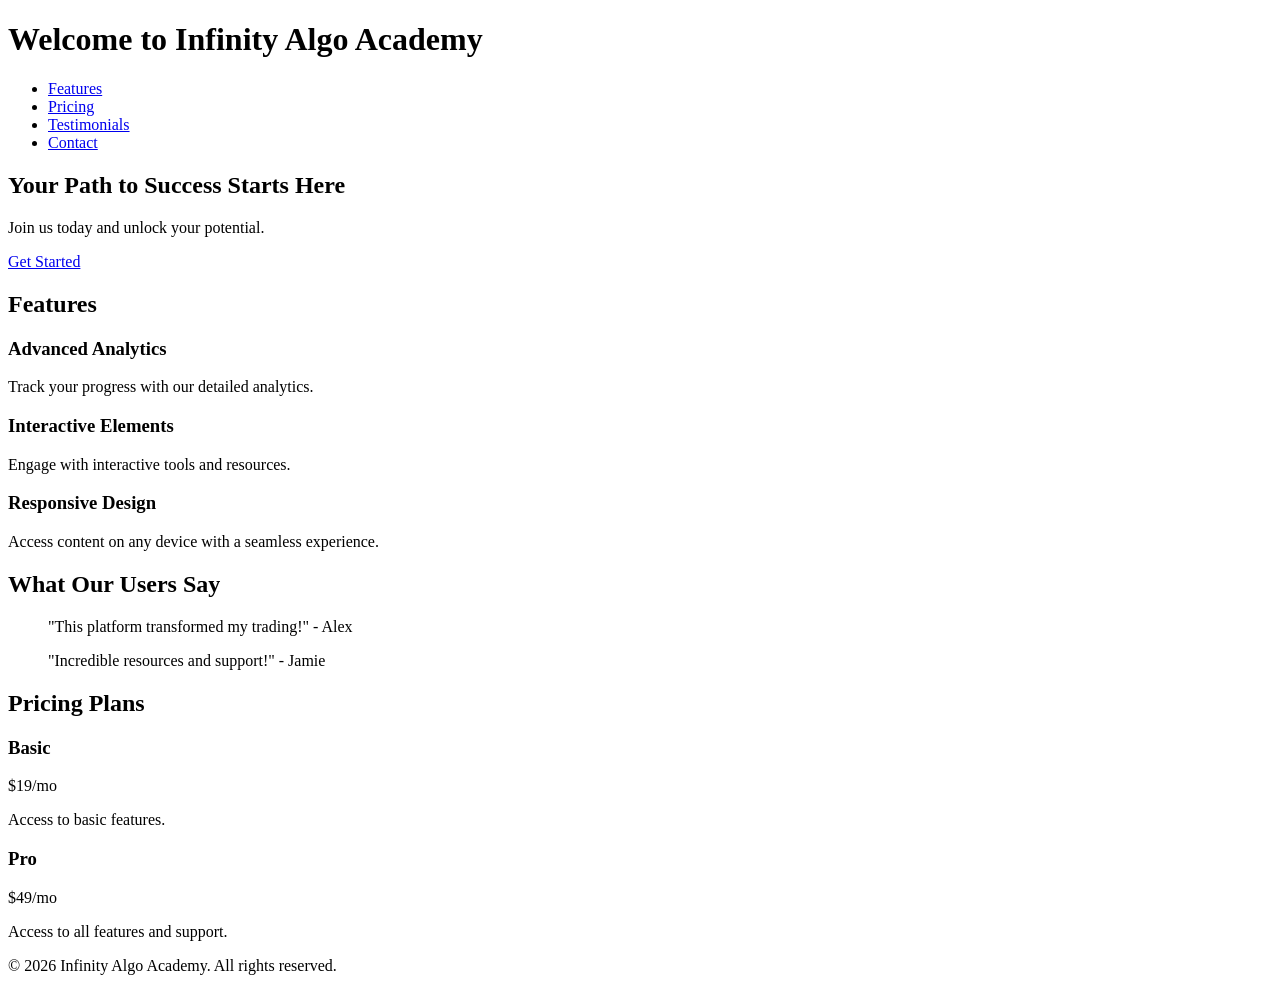
==== index.html @ 2533377a "Updated index.html with a new modern landing page design." ====
<!DOCTYPE html>
<html lang="en">
<head>
    <meta charset="UTF-8">
    <meta name="viewport" content="width=device-width, initial-scale=1.0">
    <title>Premium Landing Page</title>
    <link rel="stylesheet" href="styles.css">
    <script src="https://code.jquery.com/jquery-3.6.0.min.js"></script>
    <script src="script.js"></script>
</head>
<body>
    <header>
        <h1>Welcome to Infinity Algo Academy</h1>
        <nav>
            <ul>
                <li><a href="#features">Features</a></li>
                <li><a href="#pricing">Pricing</a></li>
                <li><a href="#testimonials">Testimonials</a></li>
                <li><a href="#contact">Contact</a></li>
            </ul>
        </nav>
    </header>
    <section id="hero">
        <h2>Your Path to Success Starts Here</h2>
        <p>Join us today and unlock your potential.</p>
        <a href="#signup" class="btn">Get Started</a>
    </section>
    <section id="features">
        <h2>Features</h2>
        <div class="feature"><h3>Advanced Analytics</h3><p>Track your progress with our detailed analytics.</p></div>
        <div class="feature"><h3>Interactive Elements</h3><p>Engage with interactive tools and resources.</p></div>
        <div class="feature"><h3>Responsive Design</h3><p>Access content on any device with a seamless experience.</p></div>
    </section>
    <section id="testimonials">
        <h2>What Our Users Say</h2>
        <blockquote>
            <p>"This platform transformed my trading!" - Alex</p>
        </blockquote>
        <blockquote>
            <p>"Incredible resources and support!" - Jamie</p>
        </blockquote>
    </section>
    <section id="pricing">
        <h2>Pricing Plans</h2>
        <div class="plan">
            <h3>Basic</h3>
            <p>$19/mo</p>
            <p>Access to basic features.</p>
        </div>
        <div class="plan">
            <h3>Pro</h3>
            <p>$49/mo</p>
            <p>Access to all features and support.</p>
        </div>
    </section>
    <footer>
        <p>&copy; 2026 Infinity Algo Academy. All rights reserved.</p>
    </footer>
    <script>
        // Animation and tracking scripts
        $(document).ready(function() {
            // Scroll animations
        });
        // Analytics tracking code here
    </script>
</body>
</html>
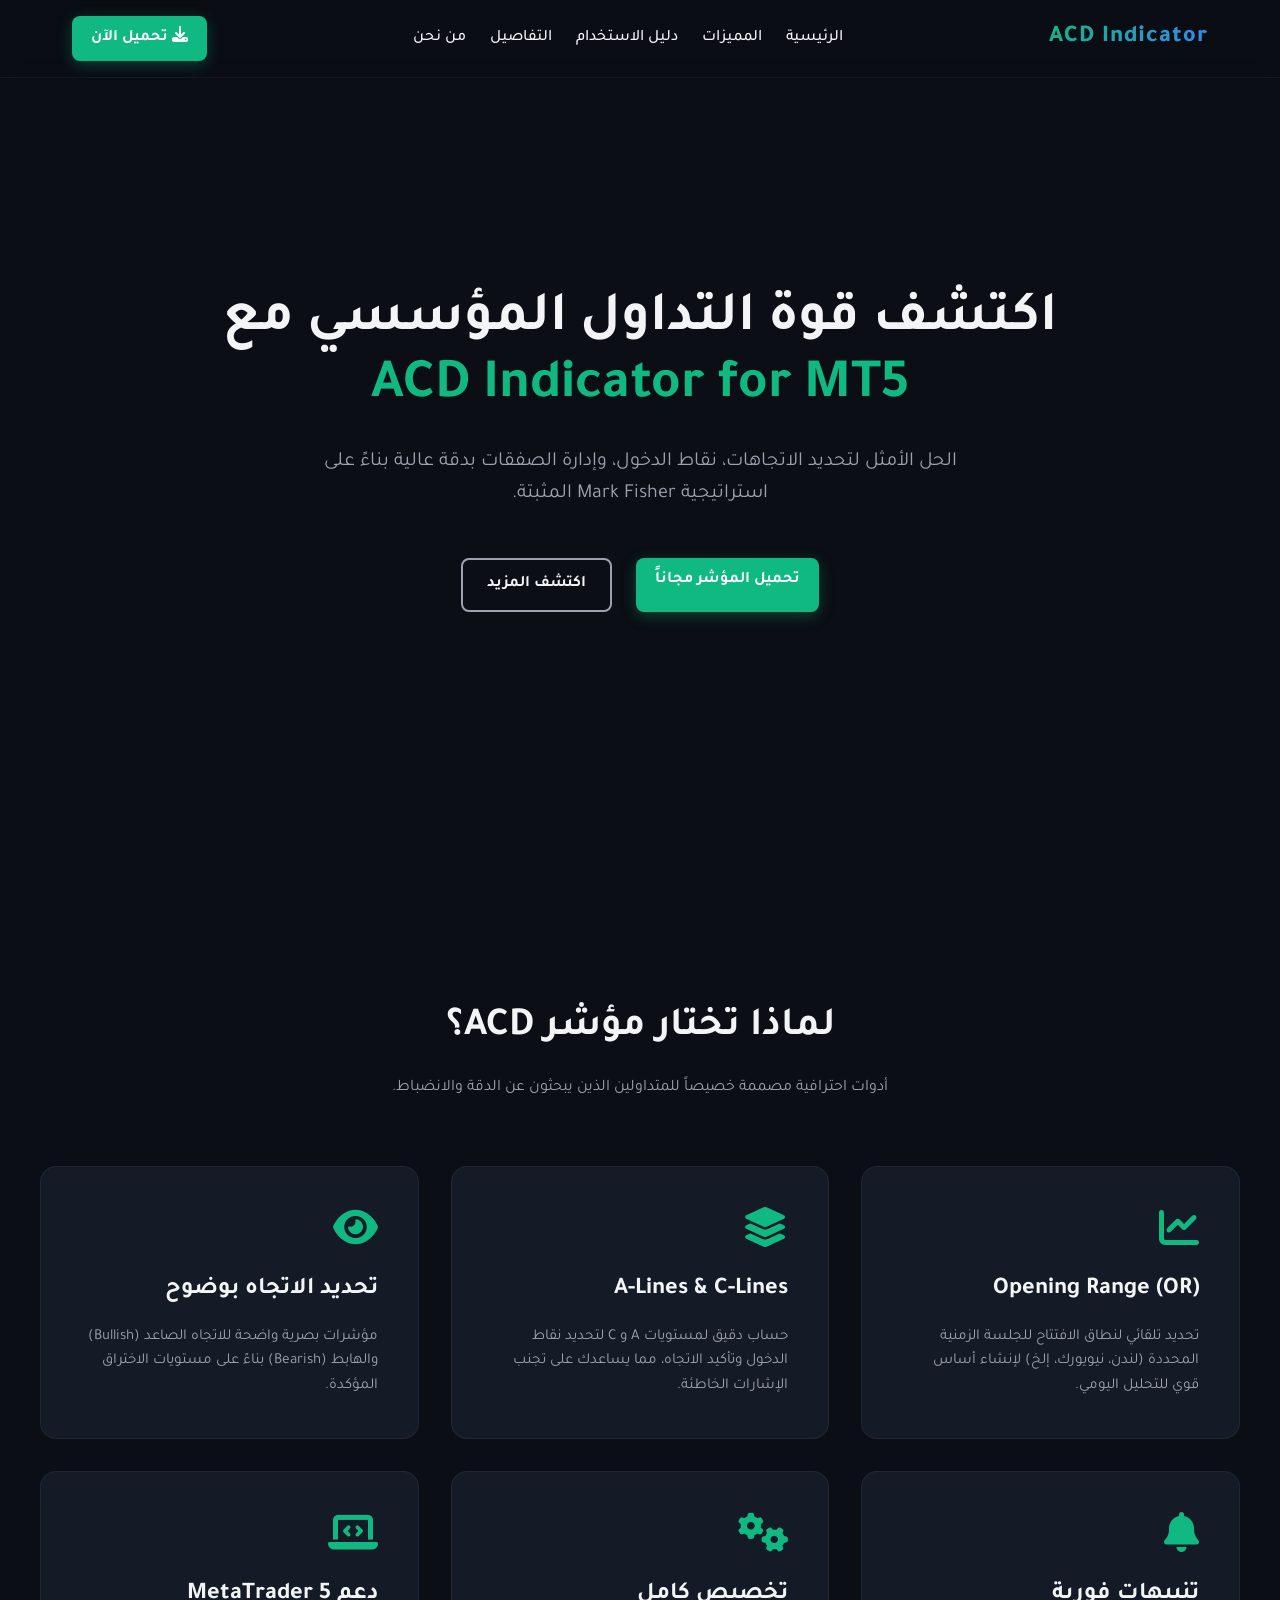
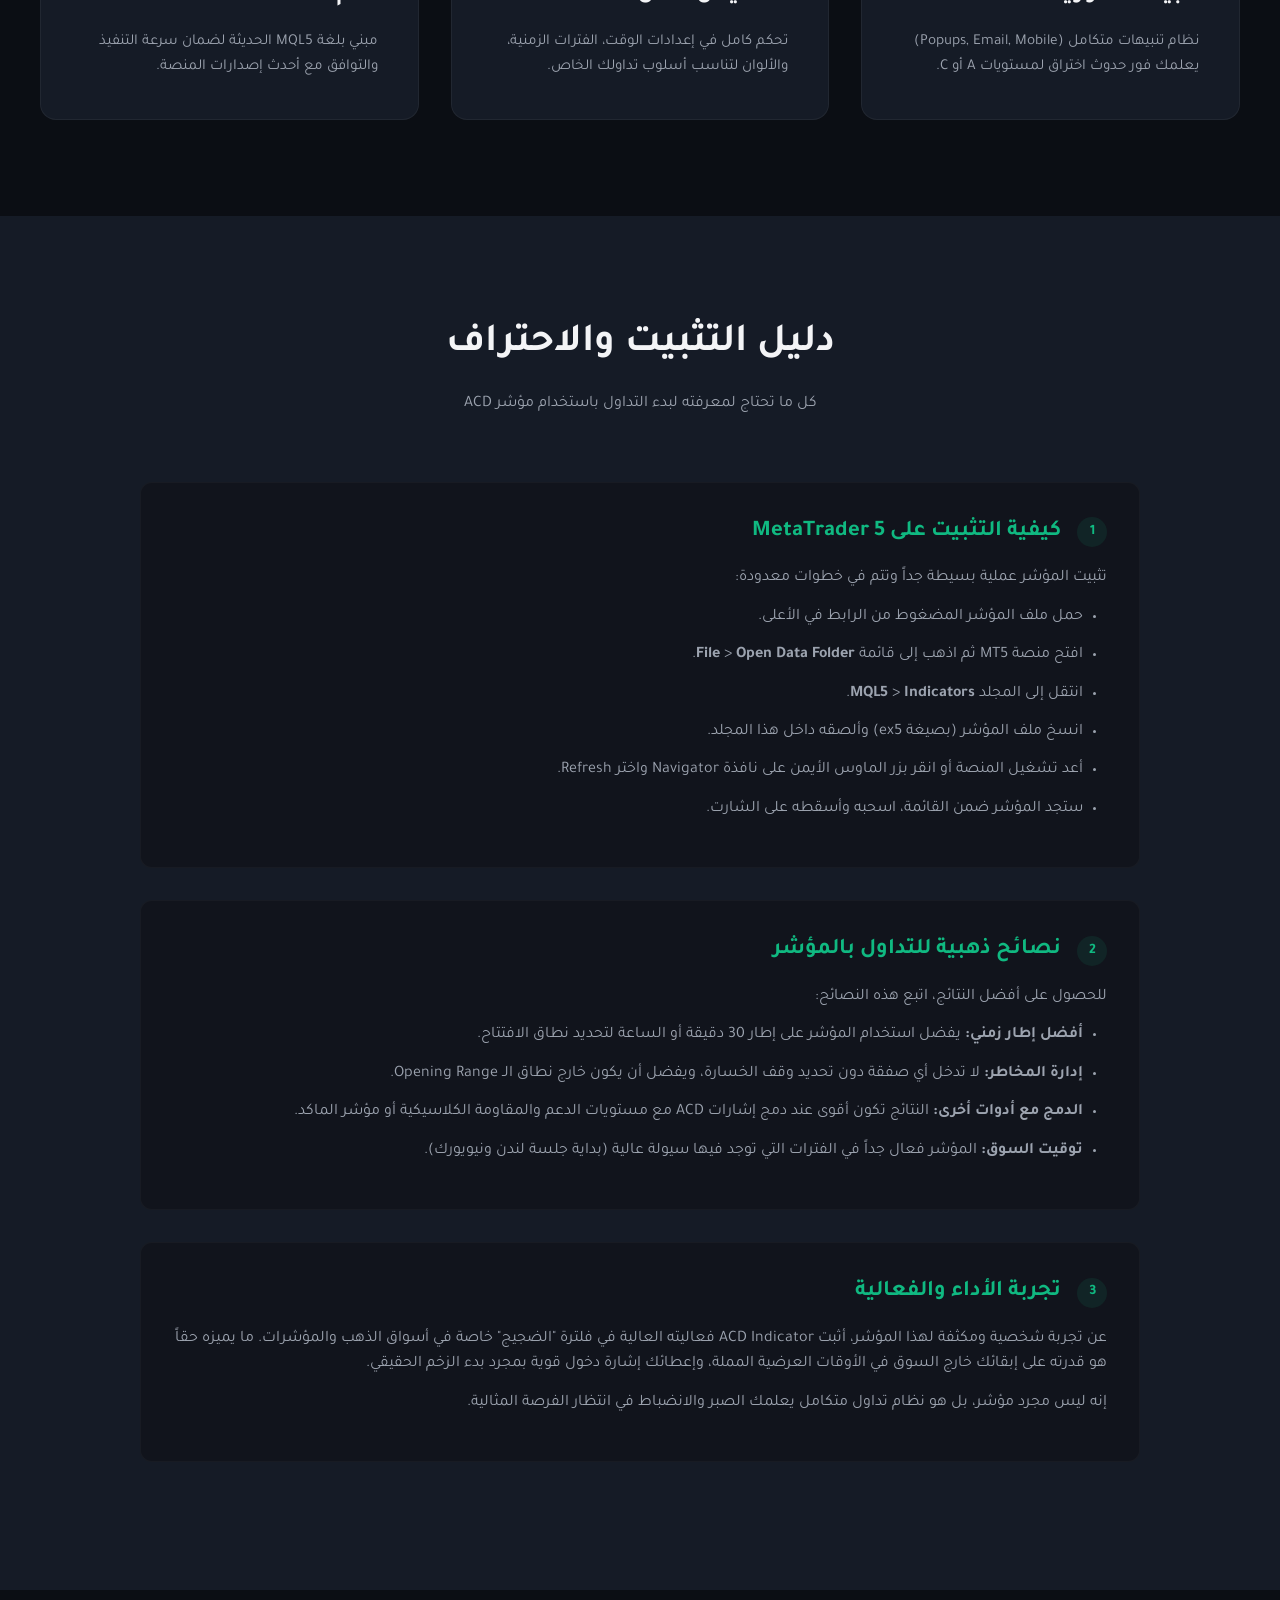
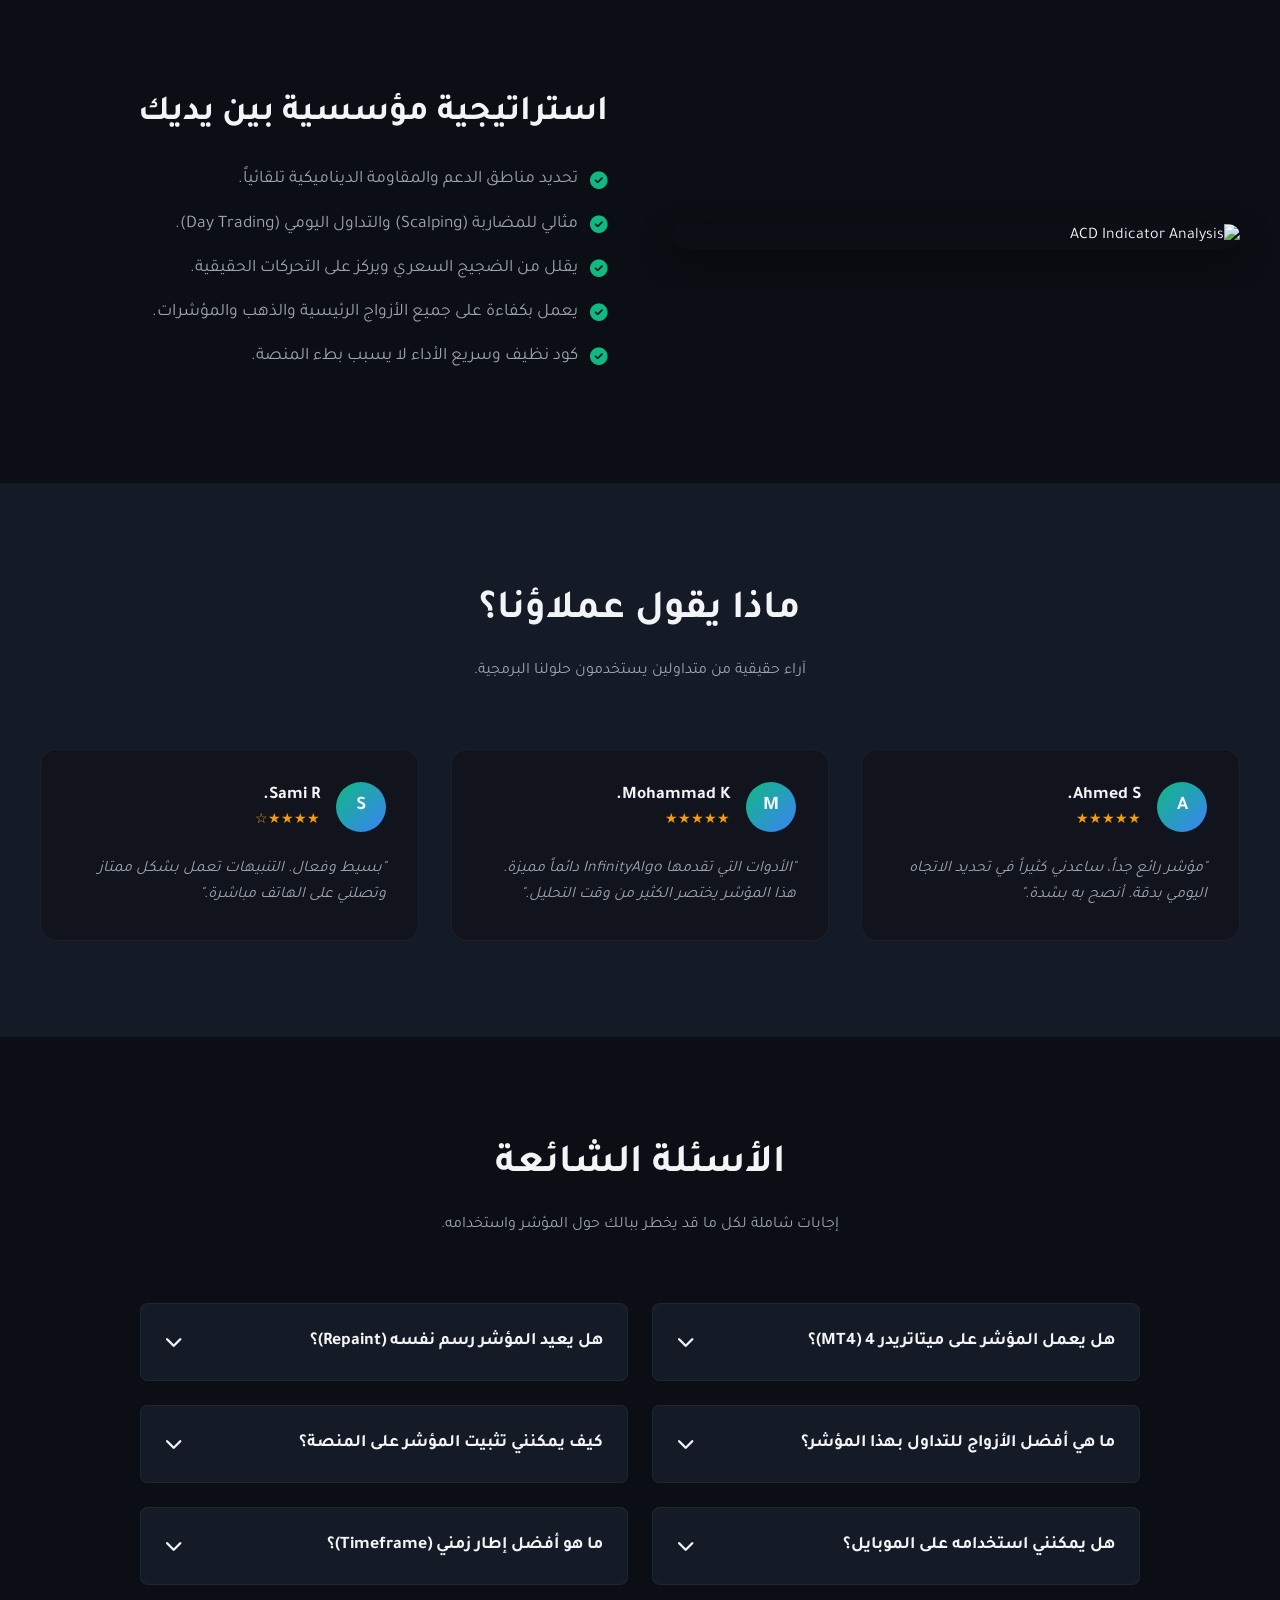
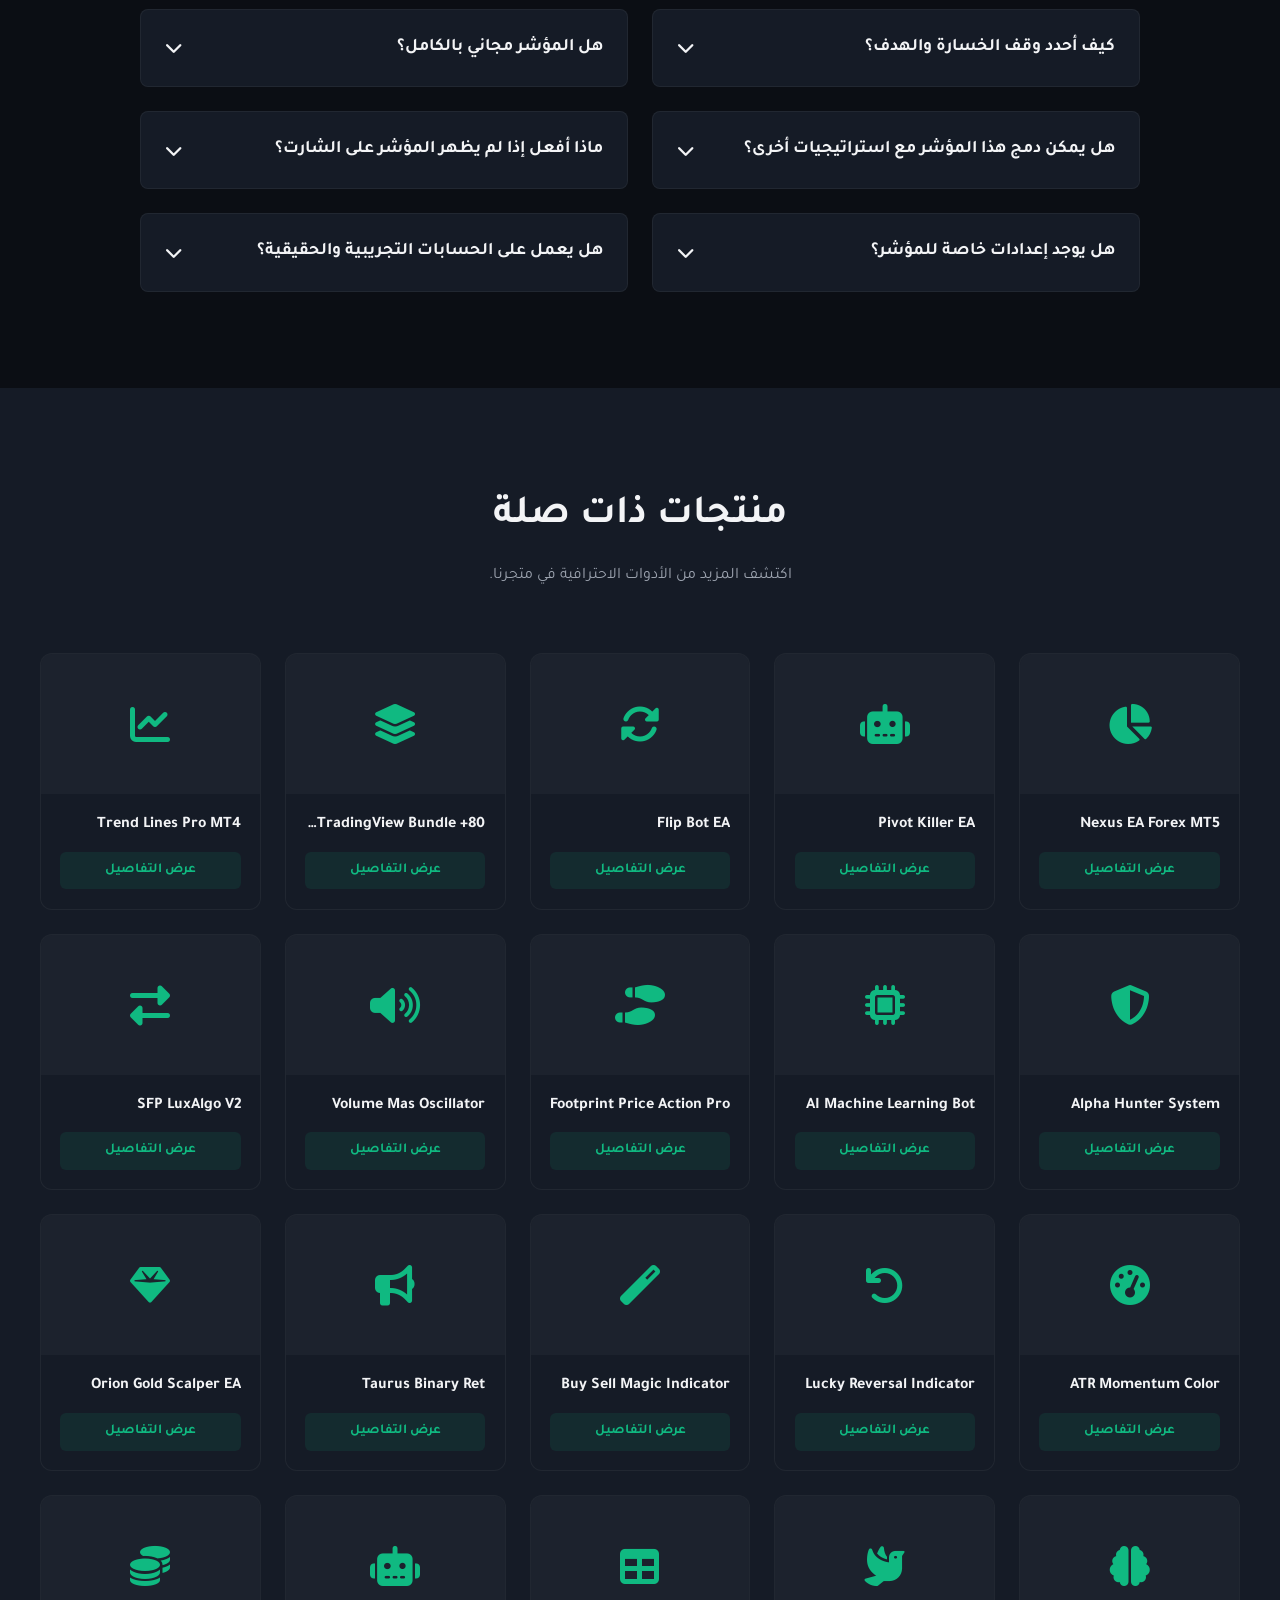
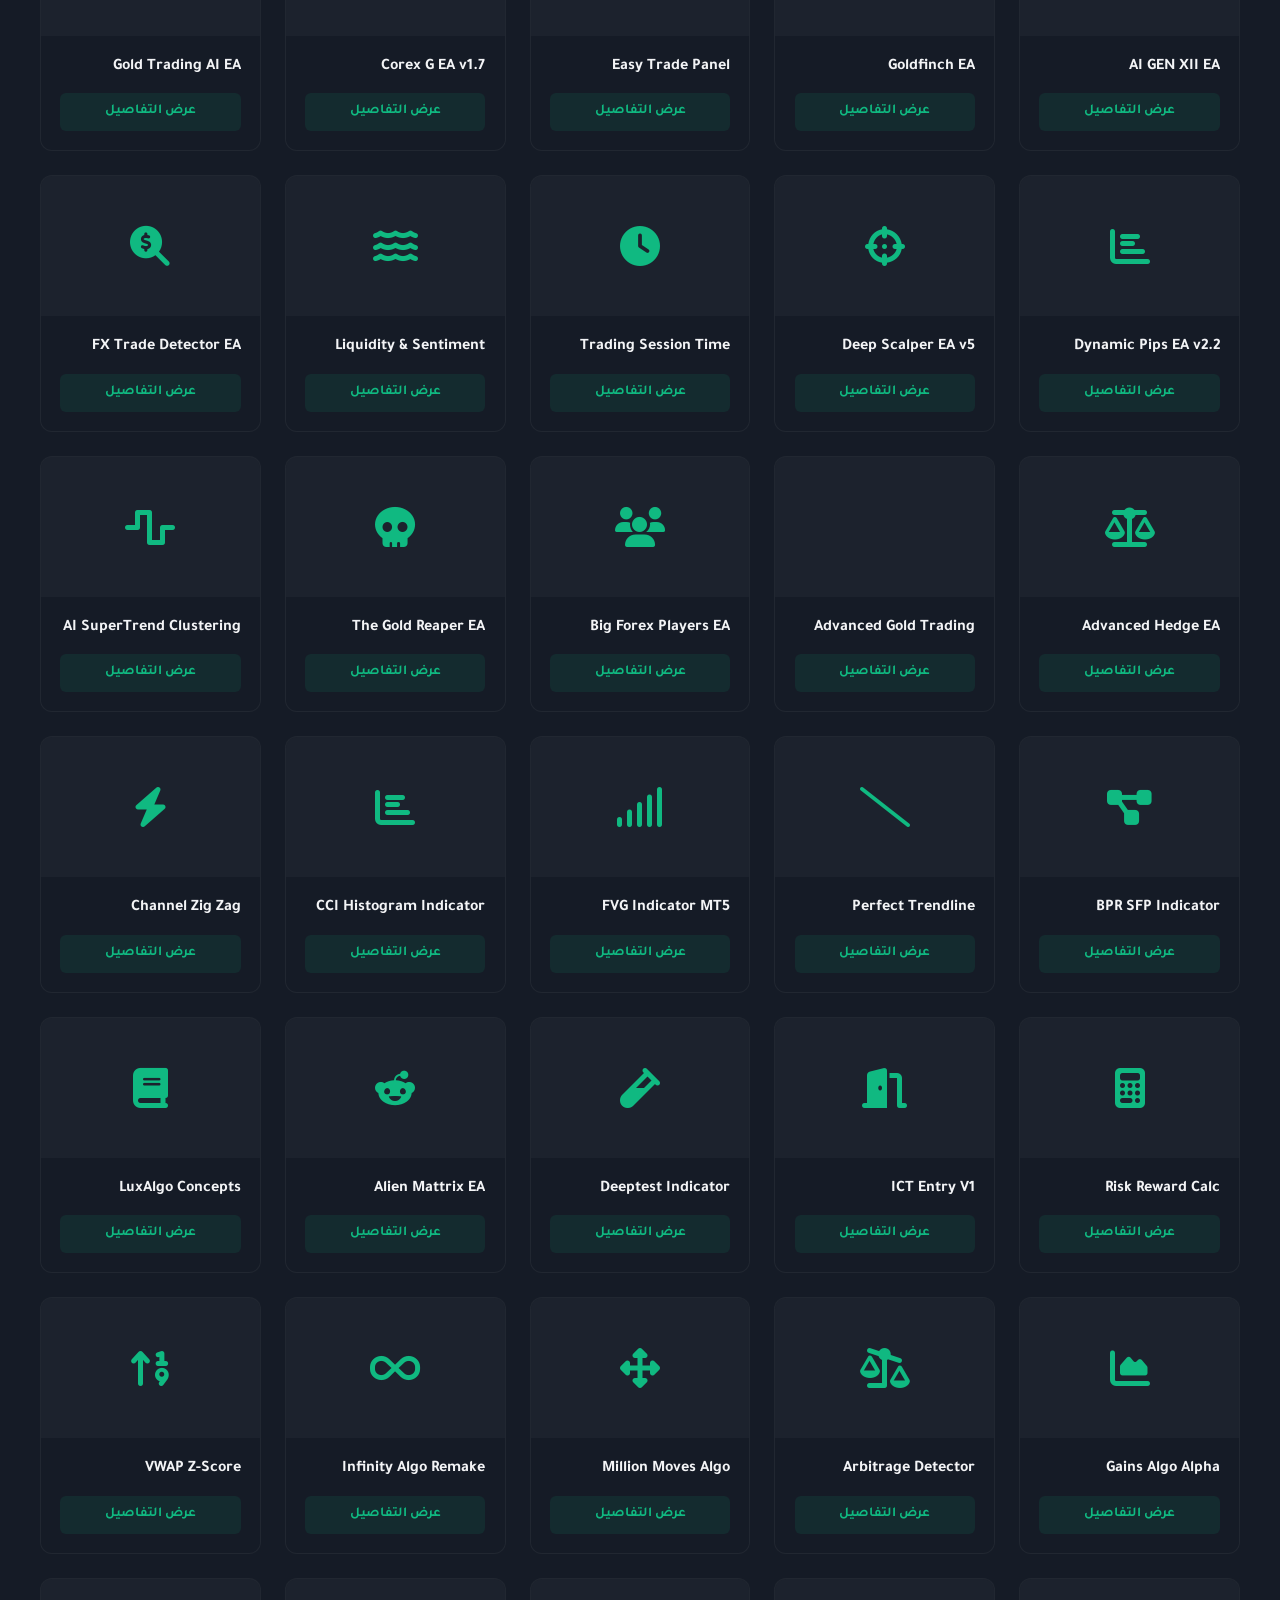
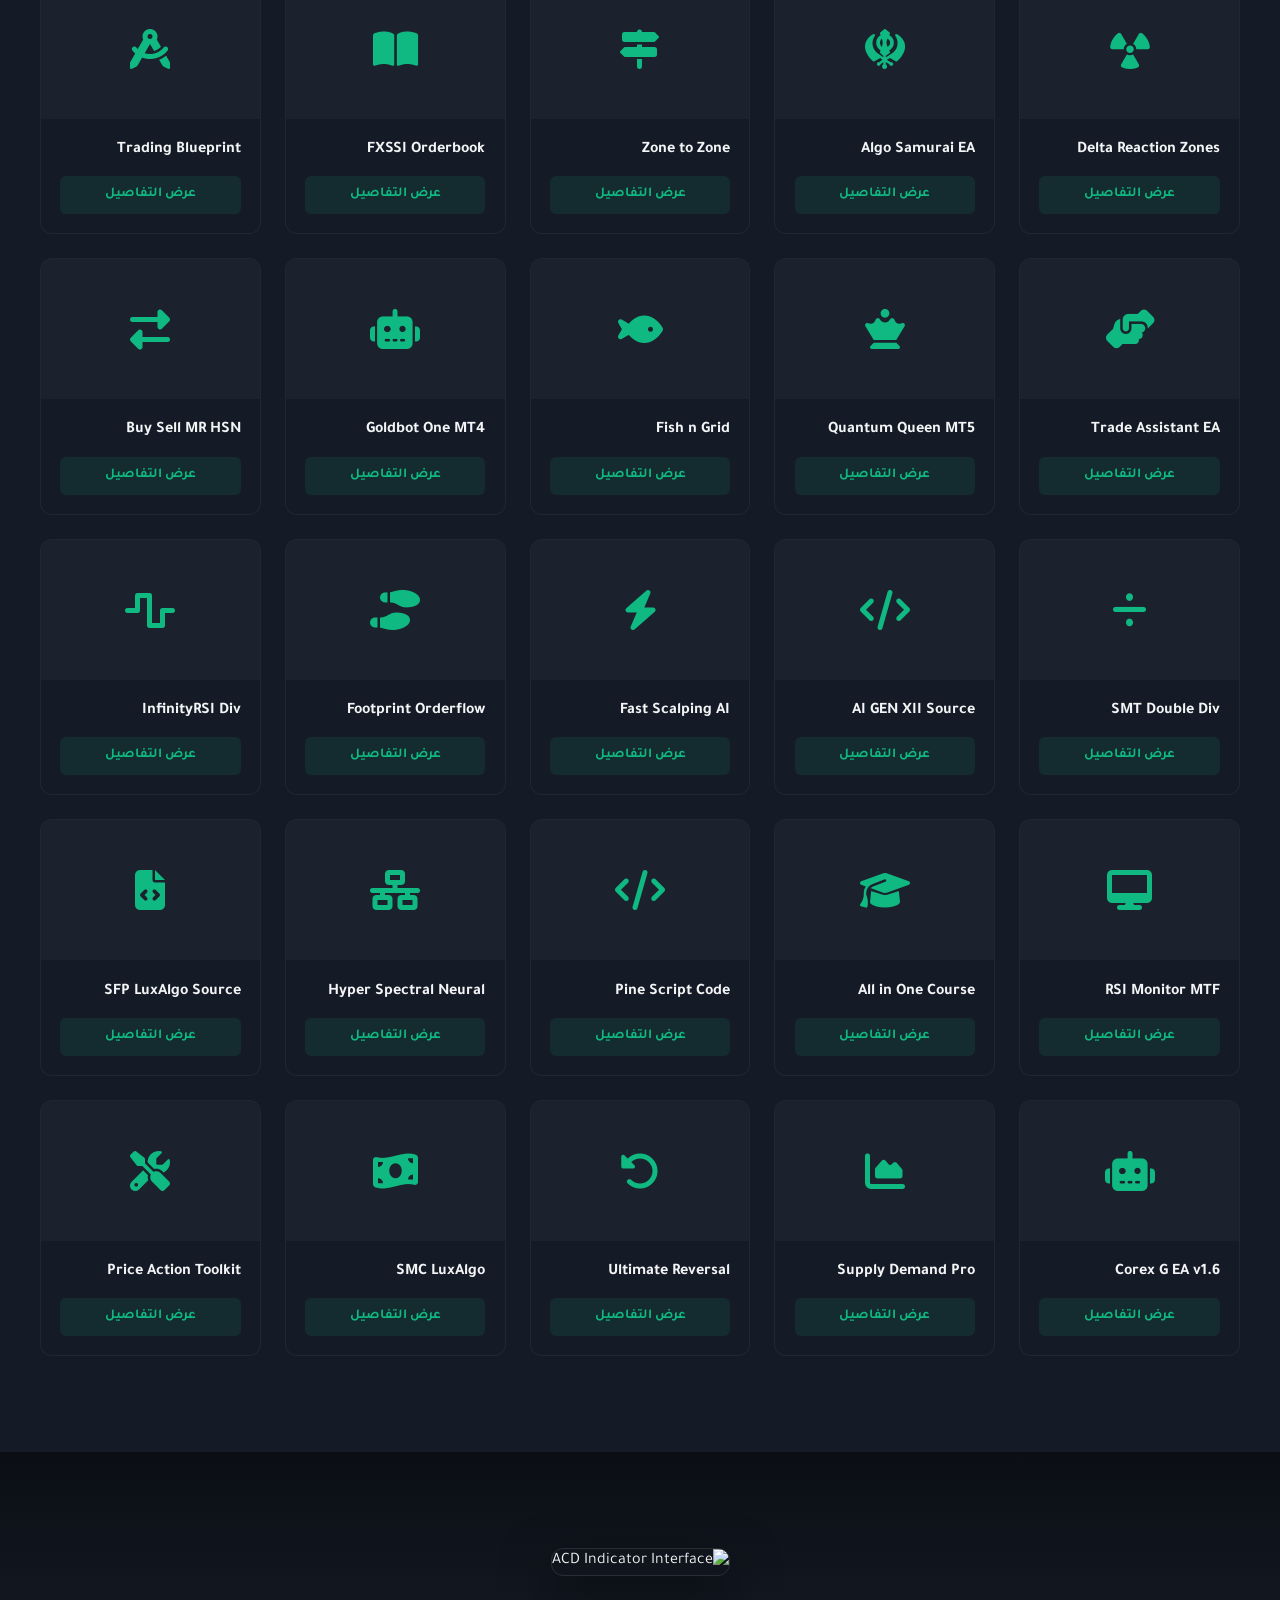
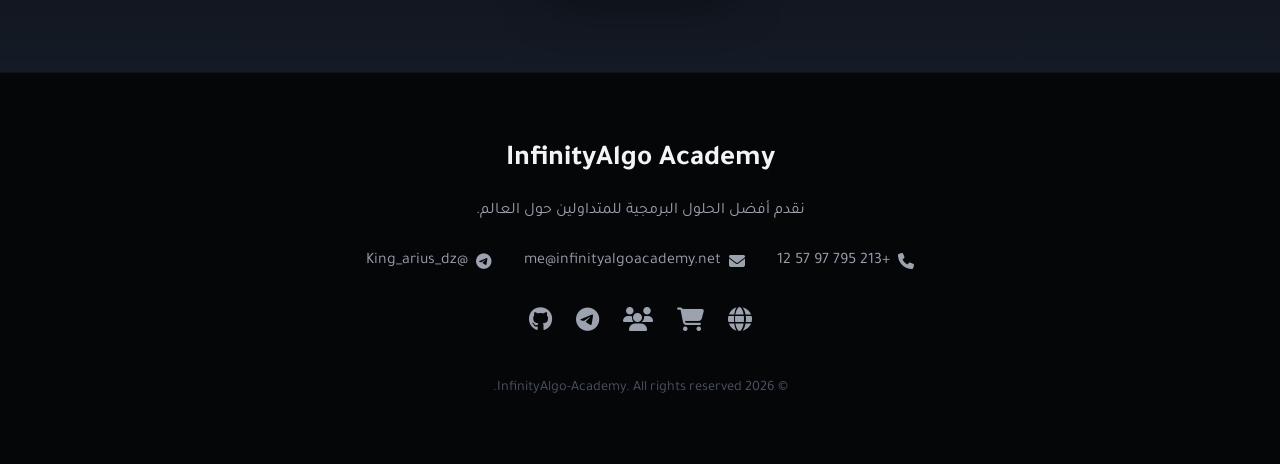
==== commit a9a471d4: "Move contact info to Footer and About Us page" ====
--- a/index.html
+++ b/index.html
@@ -1,67 +1,1066 @@
 <!DOCTYPE html>
-<html lang="en">
+<html lang="ar" dir="rtl">
+
 <head>
     <meta charset="UTF-8">
     <meta name="viewport" content="width=device-width, initial-scale=1.0">
-    <title>Premium Landing Page</title>
-    <link rel="stylesheet" href="styles.css">
-    <script src="https://code.jquery.com/jquery-3.6.0.min.js"></script>
-    <script src="script.js"></script>
+    <title>مؤشر ACD لمنصة MetaTrader 5 | InfinityAlgo Academy</title>
+    <meta name="description"
+        content="مؤشر ACD الاحترافي لمنصة ميتاتريدر 5. حدد الاتجاهات ونقاط الدخول بدقة عالية باستخدام استراتيجية Mark Fisher.">
+
+    <!-- CSS -->
+    <link rel="stylesheet" href="style.css">
+
+    <!-- Fonts -->
+    <link rel="preconnect" href="https://fonts.googleapis.com">
+    <link rel="preconnect" href="https://fonts.gstatic.com" crossorigin>
+    <link href="https://fonts.googleapis.com/css2?family=Tajawal:wght@300;400;500;700;800&display=swap"
+        rel="stylesheet">
+
+    <!-- Icons -->
+    <link rel="stylesheet" href="https://cdnjs.cloudflare.com/ajax/libs/font-awesome/6.4.0/css/all.min.css">
 </head>
+
 <body>
+
+    <!-- Header -->
     <header>
-        <h1>Welcome to Infinity Algo Academy</h1>
-        <nav>
-            <ul>
-                <li><a href="#features">Features</a></li>
-                <li><a href="#pricing">Pricing</a></li>
-                <li><a href="#testimonials">Testimonials</a></li>
-                <li><a href="#contact">Contact</a></li>
-            </ul>
-        </nav>
+        <div class="nav-container">
+            <div class="nav-wrapper">
+                <div class="logo">ACD Indicator</div>
+                <nav class="nav-links">
+                    <a href="#home">الرئيسية</a>
+                    <a href="#features">المميزات</a>
+                    <a href="#guide">دليل الاستخدام</a>
+                    <a href="#details">التفاصيل</a>
+                    <a href="about.html">من نحن</a>
+                </nav>
+                <a href="https://infinityalgoacademy.net/item/acd-indicator-for-metatrader-5-download-free/"
+                    class="btn-primary" target="_blank">
+                    <i class="fas fa-download"></i> تحميل الآن
+                </a>
+            </div>
+        </div>
     </header>
-    <section id="hero">
-        <h2>Your Path to Success Starts Here</h2>
-        <p>Join us today and unlock your potential.</p>
-        <a href="#signup" class="btn">Get Started</a>
+
+    <!-- Hero Section -->
+    <section id="home" class="hero">
+        <div class="hero-bg"></div>
+        <div class="hero-overlay"></div>
+        <div class="hero-content">
+            <h1>اكتشف قوة التداول المؤسسي مع <br><span>ACD Indicator for MT5</span></h1>
+            <p>الحل الأمثل لتحديد الاتجاهات، نقاط الدخول، وإدارة الصفقات بدقة عالية بناءً على استراتيجية Mark Fisher
+                المثبتة.</p>
+            <div class="hero-btns">
+                <a href="https://infinityalgoacademy.net/item/acd-indicator-for-metatrader-5-download-free/"
+                    class="btn-primary" target="_blank">تحميل المؤشر مجاناً</a>
+                <a href="#features" class="btn-outline">اكتشف المزيد</a>
+            </div>
+        </div>
     </section>
-    <section id="features">
-        <h2>Features</h2>
-        <div class="feature"><h3>Advanced Analytics</h3><p>Track your progress with our detailed analytics.</p></div>
-        <div class="feature"><h3>Interactive Elements</h3><p>Engage with interactive tools and resources.</p></div>
-        <div class="feature"><h3>Responsive Design</h3><p>Access content on any device with a seamless experience.</p></div>
+
+    <!-- Features Section -->
+    <section id="features" class="section-padding section-bg-dark">
+        <div class="section-header">
+            <h2>لماذا تختار مؤشر ACD؟</h2>
+            <p>أدوات احترافية مصممة خصيصاً للمتداولين الذين يبحثون عن الدقة والانضباط.</p>
+        </div>
+        <div class="features-grid">
+            <div class="feature-card">
+                <i class="fas fa-chart-line feature-icon"></i>
+                <h3>Opening Range (OR)</h3>
+                <p>تحديد تلقائي لنطاق الافتتاح للجلسة الزمنية المحددة (لندن، نيويورك، إلخ) لإنشاء أساس قوي للتحليل
+                    اليومي.</p>
+            </div>
+
+            <div class="feature-card">
+                <i class="fas fa-layer-group feature-icon"></i>
+                <h3>A-Lines & C-Lines</h3>
+                <p>حساب دقيق لمستويات A و C لتحديد نقاط الدخول وتأكيد الاتجاه، مما يساعدك على تجنب الإشارات الخاطئة.</p>
+            </div>
+
+            <div class="feature-card">
+                <i class="fas fa-eye feature-icon"></i>
+                <h3>تحديد الاتجاه بوضوح</h3>
+                <p>مؤشرات بصرية واضحة للاتجاه الصاعد (Bullish) والهابط (Bearish) بناءً على مستويات الاختراق المؤكدة.</p>
+            </div>
+
+            <div class="feature-card">
+                <i class="fas fa-bell feature-icon"></i>
+                <h3>تنبيهات فورية</h3>
+                <p>نظام تنبيهات متكامل (Popups, Email, Mobile) يعلمك فور حدوث اختراق لمستويات A أو C.</p>
+            </div>
+
+            <div class="feature-card">
+                <i class="fas fa-cogs feature-icon"></i>
+                <h3>تخصيص كامل</h3>
+                <p>تحكم كامل في إعدادات الوقت، الفترات الزمنية، والألوان لتناسب أسلوب تداولك الخاص.</p>
+            </div>
+
+            <div class="feature-card">
+                <i class="fas fa-laptop-code feature-icon"></i>
+                <h3>دعم MetaTrader 5</h3>
+                <p>مبني بلغة MQL5 الحديثة لضمان سرعة التنفيذ والتوافق مع أحدث إصدارات المنصة.</p>
+            </div>
+        </div>
     </section>
-    <section id="testimonials">
-        <h2>What Our Users Say</h2>
-        <blockquote>
-            <p>"This platform transformed my trading!" - Alex</p>
-        </blockquote>
-        <blockquote>
-            <p>"Incredible resources and support!" - Jamie</p>
-        </blockquote>
+
+    <!-- Guide / Article Section -->
+    <section id="guide" class="section-padding section-bg-card">
+        <div class="section-header">
+            <h2>دليل التثبيت والاحتراف</h2>
+            <p>كل ما تحتاج لمعرفته لبدء التداول باستخدام مؤشر ACD</p>
+        </div>
+        <div class="guide-content">
+            <!-- Step 1 -->
+            <div class="guide-step">
+                <h3><span class="step-number">1</span> كيفية التثبيت على MetaTrader 5</h3>
+                <p>تثبيت المؤشر عملية بسيطة جداً وتتم في خطوات معدودة:</p>
+                <ul>
+                    <li>حمل ملف المؤشر المضغوط من الرابط في الأعلى.</li>
+                    <li>افتح منصة MT5 ثم اذهب إلى قائمة <strong>File</strong> > <strong>Open Data Folder</strong>.</li>
+                    <li>انتقل إلى المجلد <strong>MQL5</strong> > <strong>Indicators</strong>.</li>
+                    <li>انسخ ملف المؤشر (بصيغة ex5) وألصقه داخل هذا المجلد.</li>
+                    <li>أعد تشغيل المنصة أو انقر بزر الماوس الأيمن على نافذة Navigator واختر Refresh.</li>
+                    <li>ستجد المؤشر ضمن القائمة، اسحبه وأسقطه على الشارت.</li>
+                </ul>
+            </div>
+
+            <!-- Step 2 -->
+            <div class="guide-step">
+                <h3><span class="step-number">2</span> نصائح ذهبية للتداول بالمؤشر</h3>
+                <p>للحصول على أفضل النتائج، اتبع هذه النصائح:</p>
+                <ul>
+                    <li><strong>أفضل إطار زمني:</strong> يفضل استخدام المؤشر على إطار 30 دقيقة أو الساعة لتحديد نطاق
+                        الافتتاح.</li>
+                    <li><strong>إدارة المخاطر:</strong> لا تدخل أي صفقة دون تحديد وقف الخسارة، ويفضل أن يكون خارج نطاق
+                        الـ Opening Range.</li>
+                    <li><strong>الدمج مع أدوات أخرى:</strong> النتائج تكون أقوى عند دمج إشارات ACD مع مستويات الدعم
+                        والمقاومة الكلاسيكية أو مؤشر الماكد.</li>
+                    <li><strong>توقيت السوق:</strong> المؤشر فعال جداً في الفترات التي توجد فيها سيولة عالية (بداية جلسة
+                        لندن ونيويورك).</li>
+                </ul>
+            </div>
+
+            <!-- Step 3 -->
+            <div class="guide-step">
+                <h3><span class="step-number">3</span> تجربة الأداء والفعالية</h3>
+                <p>عن تجربة شخصية ومكثفة لهذا المؤشر، أثبت ACD Indicator فعاليته العالية في فلترة "الضجيج" خاصة في أسواق
+                    الذهب والمؤشرات. ما يميزه حقاً هو قدرته على إبقائك خارج السوق في الأوقات العرضية المملة، وإعطائك
+                    إشارة دخول قوية بمجرد بدء الزخم الحقيقي.</p>
+                <p>إنه ليس مجرد مؤشر، بل هو نظام تداول متكامل يعلمك الصبر والانضباط في انتظار الفرصة المثالية.</p>
+            </div>
+        </div>
     </section>
-    <section id="pricing">
-        <h2>Pricing Plans</h2>
-        <div class="plan">
-            <h3>Basic</h3>
-            <p>$19/mo</p>
-            <p>Access to basic features.</p>
-        </div>
-        <div class="plan">
-            <h3>Pro</h3>
-            <p>$49/mo</p>
-            <p>Access to all features and support.</p>
+
+    <!-- Deep Dive Details -->
+    <section id="details" class="section-padding section-bg-dark">
+        <div class="details-container">
+            <div class="details-image">
+                <img src="assets/hero.webp" alt="ACD Indicator Analysis">
+            </div>
+            <div class="details-content">
+                <h2>استراتيجية مؤسسية بين يديك</h2>
+                <ul class="details-list">
+                    <li><i class="fas fa-check-circle"></i> تحديد مناطق الدعم والمقاومة الديناميكية تلقائياً.</li>
+                    <li><i class="fas fa-check-circle"></i> مثالي للمضاربة (Scalping) والتداول اليومي (Day Trading).
+                    </li>
+                    <li><i class="fas fa-check-circle"></i> يقلل من الضجيج السعري ويركز على التحركات الحقيقية.</li>
+                    <li><i class="fas fa-check-circle"></i> يعمل بكفاءة على جميع الأزواج الرئيسية والذهب والمؤشرات.</li>
+                    <li><i class="fas fa-check-circle"></i> كود نظيف وسريع الأداء لا يسبب بطء المنصة.</li>
+                </ul>
+            </div>
         </div>
     </section>
+
+    <!-- Testimonials -->
+    <section id="testimonials" class="section-padding section-bg-card">
+        <div class="section-header">
+            <h2>ماذا يقول عملاؤنا؟</h2>
+            <p>آراء حقيقية من متداولين يستخدمون حلولنا البرمجية.</p>
+        </div>
+        <div class="testimonials-grid">
+            <div class="testimonial-card">
+                <div class="user-info">
+                    <div class="user-avatar">A</div>
+                    <div class="user-details">
+                        <h4>Ahmed S.</h4>
+                        <div class="stars">★★★★★</div>
+                    </div>
+                </div>
+                <p class="testimonial-text">"مؤشر رائع جداً، ساعدني كثيراً في تحديد الاتجاه اليومي بدقة. أنصح به بشدة."
+                </p>
+            </div>
+            <div class="testimonial-card">
+                <div class="user-info">
+                    <div class="user-avatar">M</div>
+                    <div class="user-details">
+                        <h4>Mohammad K.</h4>
+                        <div class="stars">★★★★★</div>
+                    </div>
+                </div>
+                <p class="testimonial-text">"الأدوات التي تقدمها InfinityAlgo دائماً مميزة. هذا المؤشر يختصر الكثير من
+                    وقت التحليل."</p>
+            </div>
+            <div class="testimonial-card">
+                <div class="user-info">
+                    <div class="user-avatar">S</div>
+                    <div class="user-details">
+                        <h4>Sami R.</h4>
+                        <div class="stars">★★★★☆</div>
+                    </div>
+                </div>
+                <p class="testimonial-text">"بسيط وفعال. التنبيهات تعمل بشكل ممتاز وتصلني على الهاتف مباشرة."</p>
+            </div>
+        </div>
+    </section>
+
+    <!-- FAQ -->
+    <section id="faq" class="section-padding section-bg-dark">
+        <div class="section-header">
+            <h2>الأسئلة الشائعة</h2>
+            <p>إجابات شاملة لكل ما قد يخطر ببالك حول المؤشر واستخدامه.</p>
+        </div>
+        <div class="faq-container">
+            <!-- Col 1 -->
+            <div class="faq-item" onclick="this.classList.toggle('active')">
+                <div class="faq-question">
+                    هل يعمل المؤشر على ميتاتريدر 4 (MT4)؟
+                    <i class="fas fa-chevron-down"></i>
+                </div>
+                <div class="faq-answer">
+                    لا، هذا الإصدار مبني خصيصاً لمنصة MetaTrader 5 (MT5) للاستفادة من قدراتها المتطورة في المعالجة
+                    والسرعة. لا يمكن تشغيله على MT4.
+                </div>
+            </div>
+
+            <div class="faq-item" onclick="this.classList.toggle('active')">
+                <div class="faq-question">
+                    هل يعيد المؤشر رسم نفسه (Repaint)؟
+                    <i class="fas fa-chevron-down"></i>
+                </div>
+                <div class="faq-answer">
+                    إطلاقاً. بمجرد إغلاق الشمعة وتأكيد الإشارة أو المستوى (مثل خطوط A و C)، تثبت الإشارة ولا تتغير أبداً
+                    مهما حدث للسعر لاحقاً.
+                </div>
+            </div>
+
+            <div class="faq-item" onclick="this.classList.toggle('active')">
+                <div class="faq-question">
+                    ما هي أفضل الأزواج للتداول بهذا المؤشر؟
+                    <i class="fas fa-chevron-down"></i>
+                </div>
+                <div class="faq-answer">
+                    المؤشر يعمل بكفاءة عالية على جميع الأزواج، ولكنه يلمع بشكل خاص مع الأدوات ذات السيولة العالية مثل
+                    الذهب (XAUUSD)، المؤشرات (NASDAQ, US30)، والأزواج الرئيسية (EURUSD, GBPUSD).
+                </div>
+            </div>
+
+            <div class="faq-item" onclick="this.classList.toggle('active')">
+                <div class="faq-question">
+                    كيف يمكنني تثبيت المؤشر على المنصة؟
+                    <i class="fas fa-chevron-down"></i>
+                </div>
+                <div class="faq-answer">
+                    الأمر بسيط: حمل الملف > افتح MT5 > اختر File > Open Data Folder > اذهب إلى MQL5/Indicators > الصق
+                    الملف هناك > أعد تشغيل المنصة.
+                </div>
+            </div>
+
+            <div class="faq-item" onclick="this.classList.toggle('active')">
+                <div class="faq-question">
+                    هل يمكنني استخدامه على الموبايل؟
+                    <i class="fas fa-chevron-down"></i>
+                </div>
+                <div class="faq-answer">
+                    تطبيقات MT5 للموبايل لا تدعم المؤشرات الخارجية المخصصة (.ex5). ولكن يمكنك تثبيته على الكمبيوتر (أو
+                    VPS) وتفعيل التنبيهات لتصلك على هاتفك فوراً.
+                </div>
+            </div>
+
+            <div class="faq-item" onclick="this.classList.toggle('active')">
+                <div class="faq-question">
+                    ما هو أفضل إطار زمني (Timeframe)؟
+                    <i class="fas fa-chevron-down"></i>
+                </div>
+                <div class="faq-answer">
+                    استراتيجية ACD تعتمد بشكل كبير على تحديد نطاق "Opening Range". الإطارات الزمنية 30 دقيقة (M30)
+                    والساعة (H1) هي الأكثر دقة واستقراراً لهذه الاستراتيجية.
+                </div>
+            </div>
+
+            <!-- Col 2 -->
+            <div class="faq-item" onclick="this.classList.toggle('active')">
+                <div class="faq-question">
+                    كيف أحدد وقف الخسارة والهدف؟
+                    <i class="fas fa-chevron-down"></i>
+                </div>
+                <div class="faq-answer">
+                    القاعدة الذهبية لاستراتيجية ACD: وقف الخسارة يكون عادةً عند الطرف المقابل لنطاق الافتتاح (OR)،
+                    والهدف يكون ضعف المسافة (Risk:Reward 1:2) أو عند أقرب مستوى دعم/مقاومة تالي.
+                </div>
+            </div>
+
+            <div class="faq-item" onclick="this.classList.toggle('active')">
+                <div class="faq-question">
+                    هل المؤشر مجاني بالكامل؟
+                    <i class="fas fa-chevron-down"></i>
+                </div>
+                <div class="faq-answer">
+                    نعم، النسخة الحالية متاحة للتحميل مجاناً عبر موقعنا. نحن نقدم أدوات مدفوعة أخرى، لكن هذا المؤشر هو
+                    هدية لمجتمع المتداولين.
+                </div>
+            </div>
+
+            <div class="faq-item" onclick="this.classList.toggle('active')">
+                <div class="faq-question">
+                    هل يمكن دمج هذا المؤشر مع استراتيجيات أخرى؟
+                    <i class="fas fa-chevron-down"></i>
+                </div>
+                <div class="faq-answer">
+                    بالتأكيد. ACD ممتاز كنظام "فلترة". يمكنك استخدامه مع Smart Money Concepts (SMC) أو التحليل الموجي
+                    لتأكيد مناطق الدخول القوية وتجنب التداولات الضعيفة.
+                </div>
+            </div>
+
+            <div class="faq-item" onclick="this.classList.toggle('active')">
+                <div class="faq-question">
+                    ماذا أفعل إذا لم يظهر المؤشر على الشارت؟
+                    <i class="fas fa-chevron-down"></i>
+                </div>
+                <div class="faq-answer">
+                    تأكد أولاً أنك وضعت الملف في مجلد Indicators الصحيح. وثانياً، تأكد من تفعيل خيار "Allow DLL imports"
+                    في إعدادات المنصة (Tools > Options > Expert Advisors).
+                </div>
+            </div>
+
+            <div class="faq-item" onclick="this.classList.toggle('active')">
+                <div class="faq-question">
+                    هل يوجد إعدادات خاصة للمؤشر؟
+                    <i class="fas fa-chevron-down"></i>
+                </div>
+                <div class="faq-answer">
+                    المؤشر يأتي بإعدادات افتراضية موزونة تناسب العملات والذهب. يمكنك تعديل ألوان الخطوط وتوقيت بداية
+                    الجلسة (Session Start) حسب توقيت الوسيط الخاص بك.
+                </div>
+            </div>
+
+            <div class="faq-item" onclick="this.classList.toggle('active')">
+                <div class="faq-question">
+                    هل يعمل على الحسابات التجريبية والحقيقية؟
+                    <i class="fas fa-chevron-down"></i>
+                </div>
+                <div class="faq-answer">
+                    نعم، يعمل بلا قيود على أي نوع حساب (Demo, Real, Cent) ولدى أي شركة وساطة (Broker) تدعم MT5.
+                </div>
+            </div>
+        </div>
+    </section>
+
+    <!-- Related Products -->
+    <section id="related" class="section-padding section-bg-card">
+        <div class="section-header">
+            <h2>منتجات ذات صلة</h2>
+            <p>اكتشف المزيد من الأدوات الاحترافية في متجرنا.</p>
+        </div>
+        <div class="products-grid">
+            <!-- 1. Nexus EA -->
+            <div class="product-card">
+                <a href="https://infinityalgoacademy.net/item/nexus-ea-forex-mt5/" target="_blank">
+                    <div class="product-placeholder"><i class="fas fa-chart-pie"></i></div>
+                    <div class="product-info">
+                        <h3>Nexus EA Forex MT5</h3><span class="btn-sm">عرض التفاصيل</span>
+                    </div>
+                </a>
+            </div>
+            <!-- 2. Pivot Killer -->
+            <div class="product-card">
+                <a href="https://infinityalgoacademy.net/item/pivot-killer-ea/" target="_blank">
+                    <div class="product-placeholder"><i class="fas fa-robot"></i></div>
+                    <div class="product-info">
+                        <h3>Pivot Killer EA</h3><span class="btn-sm">عرض التفاصيل</span>
+                    </div>
+                </a>
+            </div>
+            <!-- 3. Flip Bot -->
+            <div class="product-card">
+                <a href="https://infinityalgoacademy.net/item/flip-bot-ea-the-ultimate-automated-trading-bot-for-metatrader-5/"
+                    target="_blank">
+                    <div class="product-placeholder"><i class="fas fa-sync-alt"></i></div>
+                    <div class="product-info">
+                        <h3>Flip Bot EA</h3><span class="btn-sm">عرض التفاصيل</span>
+                    </div>
+                </a>
+            </div>
+            <!-- 4. TradingView Bundle -->
+            <div class="product-card">
+                <a href="https://infinityalgoacademy.net/item/80-pro-tradingview-indicators-bundle-trade-smarter-with-one-powerful-system/"
+                    target="_blank">
+                    <div class="product-placeholder"><i class="fas fa-layer-group"></i></div>
+                    <div class="product-info">
+                        <h3>80+ Pro TradingView Bundle</h3><span class="btn-sm">عرض التفاصيل</span>
+                    </div>
+                </a>
+            </div>
+            <!-- 5. Trend Lines Pro -->
+            <div class="product-card">
+                <a href="https://infinityalgoacademy.net/item/indicator-trend-lines-pro-mt4/" target="_blank">
+                    <div class="product-placeholder"><i class="fas fa-chart-line"></i></div>
+                    <div class="product-info">
+                        <h3>Trend Lines Pro MT4</h3><span class="btn-sm">عرض التفاصيل</span>
+                    </div>
+                </a>
+            </div>
+            <!-- 6. Alpha Hunter -->
+            <div class="product-card">
+                <a href="https://infinityalgoacademy.net/item/alpha-hunter-system-mtf-risk-manager-full-explanation/"
+                    target="_blank">
+                    <div class="product-placeholder"><i class="fas fa-shield-alt"></i></div>
+                    <div class="product-info">
+                        <h3>Alpha Hunter System</h3><span class="btn-sm">عرض التفاصيل</span>
+                    </div>
+                </a>
+            </div>
+            <!-- 7. Mad Turtle -->
+            <div class="product-card">
+                <a href="https://infinityalgoacademy.net/item/ai-machine-learning-trading-bot-mad-turtle/"
+                    target="_blank">
+                    <div class="product-placeholder"><i class="fas fa-microchip"></i></div>
+                    <div class="product-info">
+                        <h3>AI Machine Learning Bot</h3><span class="btn-sm">عرض التفاصيل</span>
+                    </div>
+                </a>
+            </div>
+            <!-- 8. Footprint Pro -->
+            <div class="product-card">
+                <a href="https://infinityalgoacademy.net/item/footprint-price-action-pro-indicator-in-ninjatrader/"
+                    target="_blank">
+                    <div class="product-placeholder"><i class="fas fa-shoe-prints"></i></div>
+                    <div class="product-info">
+                        <h3>Footprint Price Action Pro</h3><span class="btn-sm">عرض التفاصيل</span>
+                    </div>
+                </a>
+            </div>
+            <!-- 9. Volume Mas -->
+            <div class="product-card">
+                <a href="https://infinityalgoacademy.net/item/volume-mas-oscillator-lyro-rs/" target="_blank">
+                    <div class="product-placeholder"><i class="fas fa-volume-up"></i></div>
+                    <div class="product-info">
+                        <h3>Volume Mas Oscillator</h3><span class="btn-sm">عرض التفاصيل</span>
+                    </div>
+                </a>
+            </div>
+            <!-- 10. SFP LuxAlgo -->
+            <div class="product-card">
+                <a href="https://infinityalgoacademy.net/item/swing-failure-pattern-luxalgo-v2-ex4/" target="_blank">
+                    <div class="product-placeholder"><i class="fas fa-exchange-alt"></i></div>
+                    <div class="product-info">
+                        <h3>SFP LuxAlgo V2</h3><span class="btn-sm">عرض التفاصيل</span>
+                    </div>
+                </a>
+            </div>
+            <!-- 11. ATR Momentum -->
+            <div class="product-card">
+                <a href="https://infinityalgoacademy.net/item/atr-momentum-color-mql5/" target="_blank">
+                    <div class="product-placeholder"><i class="fas fa-tachometer-alt"></i></div>
+                    <div class="product-info">
+                        <h3>ATR Momentum Color</h3><span class="btn-sm">عرض التفاصيل</span>
+                    </div>
+                </a>
+            </div>
+            <!-- 12. Lucky Reversal -->
+            <div class="product-card">
+                <a href="https://infinityalgoacademy.net/item/lucky-reversal-indicator/" target="_blank">
+                    <div class="product-placeholder"><i class="fas fa-undo"></i></div>
+                    <div class="product-info">
+                        <h3>Lucky Reversal Indicator</h3><span class="btn-sm">عرض التفاصيل</span>
+                    </div>
+                </a>
+            </div>
+            <!-- 13. Buy Sell Magic -->
+            <div class="product-card">
+                <a href="https://infinityalgoacademy.net/item/buy-sell-magic-indicator/" target="_blank">
+                    <div class="product-placeholder"><i class="fas fa-magic"></i></div>
+                    <div class="product-info">
+                        <h3>Buy Sell Magic Indicator</h3><span class="btn-sm">عرض التفاصيل</span>
+                    </div>
+                </a>
+            </div>
+            <!-- 14. Taurus Binary -->
+            <div class="product-card">
+                <a href="https://infinityalgoacademy.net/item/taurus-binary-ret-indicator/" target="_blank">
+                    <div class="product-placeholder"><i class="fas fa-bullhorn"></i></div>
+                    <div class="product-info">
+                        <h3>Taurus Binary Ret</h3><span class="btn-sm">عرض التفاصيل</span>
+                    </div>
+                </a>
+            </div>
+            <!-- 15. Orion Gold -->
+            <div class="product-card">
+                <a href="https://infinityalgoacademy.net/item/orion-gold-scalper-ea-v4-0-mt4/" target="_blank">
+                    <div class="product-placeholder"><i class="fas fa-gem"></i></div>
+                    <div class="product-info">
+                        <h3>Orion Gold Scalper EA</h3><span class="btn-sm">عرض التفاصيل</span>
+                    </div>
+                </a>
+            </div>
+            <!-- 16. AI GEN XII -->
+            <div class="product-card">
+                <a href="https://infinityalgoacademy.net/item/ai-gen-xii-ea-v2-5-mt4/" target="_blank">
+                    <div class="product-placeholder"><i class="fas fa-brain"></i></div>
+                    <div class="product-info">
+                        <h3>AI GEN XII EA</h3><span class="btn-sm">عرض التفاصيل</span>
+                    </div>
+                </a>
+            </div>
+            <!-- 17. Goldfinch -->
+            <div class="product-card">
+                <a href="https://infinityalgoacademy.net/item/free-goldfinch-ea-for-metatrader/" target="_blank">
+                    <div class="product-placeholder"><i class="fas fa-dove"></i></div>
+                    <div class="product-info">
+                        <h3>Goldfinch EA</h3><span class="btn-sm">عرض التفاصيل</span>
+                    </div>
+                </a>
+            </div>
+            <!-- 18. Easy Trade Panel -->
+            <div class="product-card">
+                <a href="https://infinityalgoacademy.net/item/easy-trade-panel-expert-for-metatrader-5-download-free/"
+                    target="_blank">
+                    <div class="product-placeholder"><i class="fas fa-table"></i></div>
+                    <div class="product-info">
+                        <h3>Easy Trade Panel</h3><span class="btn-sm">عرض التفاصيل</span>
+                    </div>
+                </a>
+            </div>
+            <!-- 19. Corex G -->
+            <div class="product-card">
+                <a href="https://infinityalgoacademy.net/item/corex-g-ea-v1-7-mt4/" target="_blank">
+                    <div class="product-placeholder"><i class="fas fa-robot"></i></div>
+                    <div class="product-info">
+                        <h3>Corex G EA v1.7</h3><span class="btn-sm">عرض التفاصيل</span>
+                    </div>
+                </a>
+            </div>
+            <!-- 20. Gold Trading AI -->
+            <div class="product-card">
+                <a href="https://infinityalgoacademy.net/item/gold-trading-ai-ea-mt4-robot-for-free/" target="_blank">
+                    <div class="product-placeholder"><i class="fas fa-coins"></i></div>
+                    <div class="product-info">
+                        <h3>Gold Trading AI EA</h3><span class="btn-sm">عرض التفاصيل</span>
+                    </div>
+                </a>
+            </div>
+            <!-- 21. Dynamic Pips -->
+            <div class="product-card">
+                <a href="https://infinityalgoacademy.net/item/free-download-dynamic-pips-ea-v2-2-mt4/" target="_blank">
+                    <div class="product-placeholder"><i class="fas fa-chart-bar"></i></div>
+                    <div class="product-info">
+                        <h3>Dynamic Pips EA v2.2</h3><span class="btn-sm">عرض التفاصيل</span>
+                    </div>
+                </a>
+            </div>
+            <!-- 22. Deep Scalper -->
+            <div class="product-card">
+                <a href="https://infinityalgoacademy.net/item/free-download-deep-scalper-ea-v5-master-mt4/"
+                    target="_blank">
+                    <div class="product-placeholder"><i class="fas fa-crosshairs"></i></div>
+                    <div class="product-info">
+                        <h3>Deep Scalper EA v5</h3><span class="btn-sm">عرض التفاصيل</span>
+                    </div>
+                </a>
+            </div>
+            <!-- 23. Session Time -->
+            <div class="product-card">
+                <a href="https://infinityalgoacademy.net/item/trading-session-time-indicator-for-mt4-mt5/"
+                    target="_blank">
+                    <div class="product-placeholder"><i class="fas fa-clock"></i></div>
+                    <div class="product-info">
+                        <h3>Trading Session Time</h3><span class="btn-sm">عرض التفاصيل</span>
+                    </div>
+                </a>
+            </div>
+            <!-- 24. Liquidity & Sentiment -->
+            <div class="product-card">
+                <a href="https://infinityalgoacademy.net/item/forex-liquidity-and-market-sentiment-indicator-mt4-mt5-free-download/"
+                    target="_blank">
+                    <div class="product-placeholder"><i class="fas fa-water"></i></div>
+                    <div class="product-info">
+                        <h3>Liquidity & Sentiment</h3><span class="btn-sm">عرض التفاصيل</span>
+                    </div>
+                </a>
+            </div>
+            <!-- 25. FX Trade Detector -->
+            <div class="product-card">
+                <a href="https://infinityalgoacademy.net/item/fx-trade-detector-ea-mt4-for-free-download/"
+                    target="_blank">
+                    <div class="product-placeholder"><i class="fas fa-search-dollar"></i></div>
+                    <div class="product-info">
+                        <h3>FX Trade Detector EA</h3><span class="btn-sm">عرض التفاصيل</span>
+                    </div>
+                </a>
+            </div>
+            <!-- 26. Advanced Hedge -->
+            <div class="product-card">
+                <a href="https://infinityalgoacademy.net/item/advanced-hedge-ea-v4-0-mt4/" target="_blank">
+                    <div class="product-placeholder"><i class="fas fa-balance-scale"></i></div>
+                    <div class="product-info">
+                        <h3>Advanced Hedge EA</h3><span class="btn-sm">عرض التفاصيل</span>
+                    </div>
+                </a>
+            </div>
+            <!-- 27. Advanced Gold -->
+            <div class="product-card">
+                <a href="https://infinityalgoacademy.net/item/advanced-gold-trading-v6-4-ea-mt4/" target="_blank">
+                    <div class="product-placeholder"><i class="fas fa-gold-bar"></i></div>
+                    <div class="product-info">
+                        <h3>Advanced Gold Trading</h3><span class="btn-sm">عرض التفاصيل</span>
+                    </div>
+                </a>
+            </div>
+            <!-- 28. Big Forex Players -->
+            <div class="product-card">
+                <a href="https://infinityalgoacademy.net/item/big-forex-players-ea-mt4-free-download/" target="_blank">
+                    <div class="product-placeholder"><i class="fas fa-users"></i></div>
+                    <div class="product-info">
+                        <h3>Big Forex Players EA</h3><span class="btn-sm">عرض التفاصيل</span>
+                    </div>
+                </a>
+            </div>
+            <!-- 29. Gold Reaper -->
+            <div class="product-card">
+                <a href="https://infinityalgoacademy.net/item/the-gold-reaper-ea-v1-5-mt4-free-download/"
+                    target="_blank">
+                    <div class="product-placeholder"><i class="fas fa-skull"></i></div>
+                    <div class="product-info">
+                        <h3>The Gold Reaper EA</h3><span class="btn-sm">عرض التفاصيل</span>
+                    </div>
+                </a>
+            </div>
+            <!-- 30. AI SuperTrend -->
+            <div class="product-card">
+                <a href="https://infinityalgoacademy.net/item/ai-supertrend-clustering-oscillator-for-mt5-download-free/"
+                    target="_blank">
+                    <div class="product-placeholder"><i class="fas fa-wave-square"></i></div>
+                    <div class="product-info">
+                        <h3>AI SuperTrend Clustering</h3><span class="btn-sm">عرض التفاصيل</span>
+                    </div>
+                </a>
+            </div>
+            <!-- 31. BPR SFP -->
+            <div class="product-card">
+                <a href="https://infinityalgoacademy.net/item/bpr-sfp-indicator-ict-in-metatrader-5-free/"
+                    target="_blank">
+                    <div class="product-placeholder"><i class="fas fa-project-diagram"></i></div>
+                    <div class="product-info">
+                        <h3>BPR SFP Indicator</h3><span class="btn-sm">عرض التفاصيل</span>
+                    </div>
+                </a>
+            </div>
+            <!-- 32. Perfect Trendline -->
+            <div class="product-card">
+                <a href="https://infinityalgoacademy.net/item/perfect-trendline-indicator-for-mt5/" target="_blank">
+                    <div class="product-placeholder"><i class="fas fa-slash"></i></div>
+                    <div class="product-info">
+                        <h3>Perfect Trendline</h3><span class="btn-sm">عرض التفاصيل</span>
+                    </div>
+                </a>
+            </div>
+            <!-- 33. FVG Indicator -->
+            <div class="product-card">
+                <a href="https://infinityalgoacademy.net/item/fvg-instantaneous-mitigation-signals-indicator-mt5/"
+                    target="_blank">
+                    <div class="product-placeholder"><i class="fas fa-signal"></i></div>
+                    <div class="product-info">
+                        <h3>FVG Indicator MT5</h3><span class="btn-sm">عرض التفاصيل</span>
+                    </div>
+                </a>
+            </div>
+            <!-- 34. CCI Histogram -->
+            <div class="product-card">
+                <a href="https://infinityalgoacademy.net/item/cci-histogram-indicator-for-metatrader-5-download/"
+                    target="_blank">
+                    <div class="product-placeholder"><i class="fas fa-chart-bar"></i></div>
+                    <div class="product-info">
+                        <h3>CCI Histogram Indicator</h3><span class="btn-sm">عرض التفاصيل</span>
+                    </div>
+                </a>
+            </div>
+            <!-- 35. Channel Zig Zag -->
+            <div class="product-card">
+                <a href="https://infinityalgoacademy.net/item/channel-zig-zag-indicator-for-mt5-download-free/"
+                    target="_blank">
+                    <div class="product-placeholder"><i class="fas fa-bolt"></i></div>
+                    <div class="product-info">
+                        <h3>Channel Zig Zag</h3><span class="btn-sm">عرض التفاصيل</span>
+                    </div>
+                </a>
+            </div>
+            <!-- 36. Risk Reward -->
+            <div class="product-card">
+                <a href="https://infinityalgoacademy.net/item/risk-reward-ratio-calculator-indicator-for-mt5-free/"
+                    target="_blank">
+                    <div class="product-placeholder"><i class="fas fa-calculator"></i></div>
+                    <div class="product-info">
+                        <h3>Risk Reward Calc</h3><span class="btn-sm">عرض التفاصيل</span>
+                    </div>
+                </a>
+            </div>
+            <!-- 37. ICT Entry V1 -->
+            <div class="product-card">
+                <a href="https://infinityalgoacademy.net/item/ict-entry-v1-tradingview-free-download/" target="_blank">
+                    <div class="product-placeholder"><i class="fas fa-door-open"></i></div>
+                    <div class="product-info">
+                        <h3>ICT Entry V1</h3><span class="btn-sm">عرض التفاصيل</span>
+                    </div>
+                </a>
+            </div>
+            <!-- 38. Deeptest -->
+            <div class="product-card">
+                <a href="https://infinityalgoacademy.net/item/deeptest-tradinview-indicator-free-download/"
+                    target="_blank">
+                    <div class="product-placeholder"><i class="fas fa-vial"></i></div>
+                    <div class="product-info">
+                        <h3>Deeptest Indicator</h3><span class="btn-sm">عرض التفاصيل</span>
+                    </div>
+                </a>
+            </div>
+            <!-- 39. Alien Mattrix -->
+            <div class="product-card">
+                <a href="https://infinityalgoacademy.net/item/alien-mattrix-ea-mt4/" target="_blank">
+                    <div class="product-placeholder"><i class="fab fa-reddit-alien"></i></div>
+                    <div class="product-info">
+                        <h3>Alien Mattrix EA</h3><span class="btn-sm">عرض التفاصيل</span>
+                    </div>
+                </a>
+            </div>
+            <!-- 40. LuxAlgo Concepts -->
+            <div class="product-card">
+                <a href="https://infinityalgoacademy.net/item/luxalgo-price-action-concepts-lifetime/" target="_blank">
+                    <div class="product-placeholder"><i class="fas fa-book"></i></div>
+                    <div class="product-info">
+                        <h3>LuxAlgo Concepts</h3><span class="btn-sm">عرض التفاصيل</span>
+                    </div>
+                </a>
+            </div>
+            <!-- 41. Gains Algo Alpha -->
+            <div class="product-card">
+                <a href="https://infinityalgoacademy.net/item/gains-algo-alpha-v2-download-free-tradingview-pinescript/"
+                    target="_blank">
+                    <div class="product-placeholder"><i class="fas fa-chart-area"></i></div>
+                    <div class="product-info">
+                        <h3>Gains Algo Alpha</h3><span class="btn-sm">عرض التفاصيل</span>
+                    </div>
+                </a>
+            </div>
+            <!-- 42. Arbitrage Detector -->
+            <div class="product-card">
+                <a href="https://infinityalgoacademy.net/item/arbitrage-detector-luxalgo-download-free/"
+                    target="_blank">
+                    <div class="product-placeholder"><i class="fas fa-balance-scale-right"></i></div>
+                    <div class="product-info">
+                        <h3>Arbitrage Detector</h3><span class="btn-sm">عرض التفاصيل</span>
+                    </div>
+                </a>
+            </div>
+            <!-- 43. Million Moves -->
+            <div class="product-card">
+                <a href="https://infinityalgoacademy.net/item/million-moves-algo-v4-3/" target="_blank">
+                    <div class="product-placeholder"><i class="fas fa-arrows-alt"></i></div>
+                    <div class="product-info">
+                        <h3>Million Moves Algo</h3><span class="btn-sm">عرض التفاصيل</span>
+                    </div>
+                </a>
+            </div>
+            <!-- 44. Infinity Algo Remake -->
+            <div class="product-card">
+                <a href="https://infinityalgoacademy.net/item/infinity_algo_-_remake/" target="_blank">
+                    <div class="product-placeholder"><i class="fas fa-infinity"></i></div>
+                    <div class="product-info">
+                        <h3>Infinity Algo Remake</h3><span class="btn-sm">عرض التفاصيل</span>
+                    </div>
+                </a>
+            </div>
+            <!-- 45. VWAP Z-Score -->
+            <div class="product-card">
+                <a href="https://infinityalgoacademy.net/item/volume-weighted-price-z-score-quantalgo/" target="_blank">
+                    <div class="product-placeholder"><i class="fas fa-sort-numeric-up"></i></div>
+                    <div class="product-info">
+                        <h3>VWAP Z-Score</h3><span class="btn-sm">عرض التفاصيل</span>
+                    </div>
+                </a>
+            </div>
+            <!-- 46. Delta Reaction -->
+            <div class="product-card">
+                <a href="https://infinityalgoacademy.net/item/delta-reaction-zones-boswaves/" target="_blank">
+                    <div class="product-placeholder"><i class="fas fa-radiation"></i></div>
+                    <div class="product-info">
+                        <h3>Delta Reaction Zones</h3><span class="btn-sm">عرض التفاصيل</span>
+                    </div>
+                </a>
+            </div>
+            <!-- 47. Algo Samurai -->
+            <div class="product-card">
+                <a href="https://infinityalgoacademy.net/item/algo-samurai-ea-full/" target="_blank">
+                    <div class="product-placeholder"><i class="fas fa-khanda"></i></div>
+                    <div class="product-info">
+                        <h3>Algo Samurai EA</h3><span class="btn-sm">عرض التفاصيل</span>
+                    </div>
+                </a>
+            </div>
+            <!-- 48. Zone to Zone -->
+            <div class="product-card">
+                <a href="https://infinityalgoacademy.net/item/zone-to-zone-indicator-for-metatrader4-source-code/"
+                    target="_blank">
+                    <div class="product-placeholder"><i class="fas fa-map-signs"></i></div>
+                    <div class="product-info">
+                        <h3>Zone to Zone</h3><span class="btn-sm">عرض التفاصيل</span>
+                    </div>
+                </a>
+            </div>
+            <!-- 49. FXSSI Orderbook -->
+            <div class="product-card">
+                <a href="https://infinityalgoacademy.net/item/fxssi-orderbook-pro/" target="_blank">
+                    <div class="product-placeholder"><i class="fas fa-book-open"></i></div>
+                    <div class="product-info">
+                        <h3>FXSSI Orderbook</h3><span class="btn-sm">عرض التفاصيل</span>
+                    </div>
+                </a>
+            </div>
+            <!-- 50. Trading Blueprint -->
+            <div class="product-card">
+                <a href="https://infinityalgoacademy.net/item/indicator-combined-advanced-trading-blueprint-for-tradingview/"
+                    target="_blank">
+                    <div class="product-placeholder"><i class="fas fa-drafting-compass"></i></div>
+                    <div class="product-info">
+                        <h3>Trading Blueprint</h3><span class="btn-sm">عرض التفاصيل</span>
+                    </div>
+                </a>
+            </div>
+            <!-- 51. Trade Assistant -->
+            <div class="product-card">
+                <a href="https://infinityalgoacademy.net/item/expert-trade-assistant-mt4-v10-23/" target="_blank">
+                    <div class="product-placeholder"><i class="fas fa-hands-helping"></i></div>
+                    <div class="product-info">
+                        <h3>Trade Assistant EA</h3><span class="btn-sm">عرض التفاصيل</span>
+                    </div>
+                </a>
+            </div>
+            <!-- 52. Quantum Queen -->
+            <div class="product-card">
+                <a href="https://infinityalgoacademy.net/item/expert-quantum-queen-mt5-v2-6-dll-5430/" target="_blank">
+                    <div class="product-placeholder"><i class="fas fa-chess-queen"></i></div>
+                    <div class="product-info">
+                        <h3>Quantum Queen MT5</h3><span class="btn-sm">عرض التفاصيل</span>
+                    </div>
+                </a>
+            </div>
+            <!-- 53. Fish n Grid -->
+            <div class="product-card">
+                <a href="https://infinityalgoacademy.net/item/fish-n-grid/" target="_blank">
+                    <div class="product-placeholder"><i class="fas fa-fish"></i></div>
+                    <div class="product-info">
+                        <h3>Fish n Grid</h3><span class="btn-sm">عرض التفاصيل</span>
+                    </div>
+                </a>
+            </div>
+            <!-- 54. Goldbot One -->
+            <div class="product-card">
+                <a href="https://infinityalgoacademy.net/item/expert-goldbot-one-mt4-v1-6-set/" target="_blank">
+                    <div class="product-placeholder"><i class="fas fa-robot"></i></div>
+                    <div class="product-info">
+                        <h3>Goldbot One MT4</h3><span class="btn-sm">عرض التفاصيل</span>
+                    </div>
+                </a>
+            </div>
+            <!-- 55. Buy Sell MR -->
+            <div class="product-card">
+                <a href="https://infinityalgoacademy.net/item/buy-sell-mr-mt4-hsn-algo-v9-5-tradingview/"
+                    target="_blank">
+                    <div class="product-placeholder"><i class="fas fa-exchange-alt"></i></div>
+                    <div class="product-info">
+                        <h3>Buy Sell MR HSN</h3><span class="btn-sm">عرض التفاصيل</span>
+                    </div>
+                </a>
+            </div>
+            <!-- 56. SMT Double Div -->
+            <div class="product-card">
+                <a href="https://infinityalgoacademy.net/item/smt-double-div-tradingfinder-indicator-in-ninjatrader-free/"
+                    target="_blank">
+                    <div class="product-placeholder"><i class="fas fa-divide"></i></div>
+                    <div class="product-info">
+                        <h3>SMT Double Div</h3><span class="btn-sm">عرض التفاصيل</span>
+                    </div>
+                </a>
+            </div>
+            <!-- 57. AI GEN XII Source -->
+            <div class="product-card">
+                <a href="https://infinityalgoacademy.net/item/ai-gen-xii-ea-v2-5-mt4-mq4/" target="_blank">
+                    <div class="product-placeholder"><i class="fas fa-code"></i></div>
+                    <div class="product-info">
+                        <h3>AI GEN XII Source</h3><span class="btn-sm">عرض التفاصيل</span>
+                    </div>
+                </a>
+            </div>
+            <!-- 58. Fast Scalping AI -->
+            <div class="product-card">
+                <a href="https://infinityalgoacademy.net/item/fast-scalping-ai-ninjatrader-8-indicator-free/"
+                    target="_blank">
+                    <div class="product-placeholder"><i class="fas fa-bolt"></i></div>
+                    <div class="product-info">
+                        <h3>Fast Scalping AI</h3><span class="btn-sm">عرض التفاصيل</span>
+                    </div>
+                </a>
+            </div>
+            <!-- 59. Footprint Orderflow -->
+            <div class="product-card">
+                <a href="https://infinityalgoacademy.net/item/footprint-orderflow-indicator-in-ninjatrader/"
+                    target="_blank">
+                    <div class="product-placeholder"><i class="fas fa-shoe-prints"></i></div>
+                    <div class="product-info">
+                        <h3>Footprint Orderflow</h3><span class="btn-sm">عرض التفاصيل</span>
+                    </div>
+                </a>
+            </div>
+            <!-- 60. InfinityRSI -->
+            <div class="product-card">
+                <a href="https://infinityalgoacademy.net/item/infinityrsi-divergence-v-6-2/" target="_blank">
+                    <div class="product-placeholder"><i class="fas fa-wave-square"></i></div>
+                    <div class="product-info">
+                        <h3>InfinityRSI Div</h3><span class="btn-sm">عرض التفاصيل</span>
+                    </div>
+                </a>
+            </div>
+            <!-- 61. RSI Monitor -->
+            <div class="product-card">
+                <a href="https://infinityalgoacademy.net/item/rsi-monitor-high-low-mtf-time-filter/" target="_blank">
+                    <div class="product-placeholder"><i class="fas fa-desktop"></i></div>
+                    <div class="product-info">
+                        <h3>RSI Monitor MTF</h3><span class="btn-sm">عرض التفاصيل</span>
+                    </div>
+                </a>
+            </div>
+            <!-- 62. All in One Course -->
+            <div class="product-card">
+                <a href="https://infinityalgoacademy.net/item/all-in-one-course/" target="_blank">
+                    <div class="product-placeholder"><i class="fas fa-graduation-cap"></i></div>
+                    <div class="product-info">
+                        <h3>All in One Course</h3><span class="btn-sm">عرض التفاصيل</span>
+                    </div>
+                </a>
+            </div>
+            <!-- 63. Pine Script Code -->
+            <div class="product-card">
+                <a href="https://infinityalgoacademy.net/item/100-this-pine-script-code-is-subject/" target="_blank">
+                    <div class="product-placeholder"><i class="fas fa-code"></i></div>
+                    <div class="product-info">
+                        <h3>Pine Script Code</h3><span class="btn-sm">عرض التفاصيل</span>
+                    </div>
+                </a>
+            </div>
+            <!-- 64. Hyper Spectral -->
+            <div class="product-card">
+                <a href="https://infinityalgoacademy.net/item/hyper-spectral-neural-flow-foe-tradingview-pinescript-free-download/"
+                    target="_blank">
+                    <div class="product-placeholder"><i class="fas fa-network-wired"></i></div>
+                    <div class="product-info">
+                        <h3>Hyper Spectral Neural</h3><span class="btn-sm">عرض التفاصيل</span>
+                    </div>
+                </a>
+            </div>
+            <!-- 65. SFP LuxAlgo Source -->
+            <div class="product-card">
+                <a href="https://infinityalgoacademy.net/item/swing-failure-pattern-luxalgo-v2-mql-code-source/"
+                    target="_blank">
+                    <div class="product-placeholder"><i class="fas fa-file-code"></i></div>
+                    <div class="product-info">
+                        <h3>SFP LuxAlgo Source</h3><span class="btn-sm">عرض التفاصيل</span>
+                    </div>
+                </a>
+            </div>
+            <!-- 66. Corex G 1.6 -->
+            <div class="product-card">
+                <a href="https://infinityalgoacademy.net/item/corex-g-ea-v1-6-mt4-robot/" target="_blank">
+                    <div class="product-placeholder"><i class="fas fa-robot"></i></div>
+                    <div class="product-info">
+                        <h3>Corex G EA v1.6</h3><span class="btn-sm">عرض التفاصيل</span>
+                    </div>
+                </a>
+            </div>
+            <!-- 67. Supply Demand Pro -->
+            <div class="product-card">
+                <a href="https://infinityalgoacademy.net/item/supply-demand-pro-indicator/" target="_blank">
+                    <div class="product-placeholder"><i class="fas fa-chart-area"></i></div>
+                    <div class="product-info">
+                        <h3>Supply Demand Pro</h3><span class="btn-sm">عرض التفاصيل</span>
+                    </div>
+                </a>
+            </div>
+            <!-- 68. Ultimate Reversal -->
+            <div class="product-card">
+                <a href="https://infinityalgoacademy.net/item/ultimate-reversal-indicator/" target="_blank">
+                    <div class="product-placeholder"><i class="fas fa-undo-alt"></i></div>
+                    <div class="product-info">
+                        <h3>Ultimate Reversal</h3><span class="btn-sm">عرض التفاصيل</span>
+                    </div>
+                </a>
+            </div>
+            <!-- 69. SMC LuxAlgo -->
+            <div class="product-card">
+                <a href="https://infinityalgoacademy.net/item/smart-money-concepts-luxalgo/" target="_blank">
+                    <div class="product-placeholder"><i class="fas fa-money-bill-wave"></i></div>
+                    <div class="product-info">
+                        <h3>SMC LuxAlgo</h3><span class="btn-sm">عرض التفاصيل</span>
+                    </div>
+                </a>
+            </div>
+            <!-- 70. Price Action Toolkit -->
+            <div class="product-card">
+                <a href="https://infinityalgoacademy.net/item/price-action-toolkit/" target="_blank">
+                    <div class="product-placeholder"><i class="fas fa-tools"></i></div>
+                    <div class="product-info">
+                        <h3>Price Action Toolkit</h3><span class="btn-sm">عرض التفاصيل</span>
+                    </div>
+                </a>
+            </div>
+
+        </div>
+    </section>
+
+    <!-- Visual Presentation / Screenshot -->
+    <section class="mockup-section">
+        <div class="mockup-container">
+            <img src="assets/hero.webp" alt="ACD Indicator Interface" class="mockup-img">
+        </div>
+    </section>
+
+    <!-- Footer -->
     <footer>
-        <p>&copy; 2026 Infinity Algo Academy. All rights reserved.</p>
+        <div class="footer-content">
+            <h3>InfinityAlgo Academy</h3>
+            <p>نقدم أفضل الحلول البرمجية للمتداولين حول العالم.</p>
+
+            <div class="footer-contact">
+                <div><i class="fas fa-phone"></i> +213 795 97 57 12</div>
+                <div><i class="fas fa-envelope"></i> me@infinityalgoacademy.net</div>
+                <a href="https://t.me/King_arius_dz" target="_blank"><i class="fab fa-telegram-plane"></i>
+                    @King_arius_dz</a>
+            </div>
+
+            <div class="socials">
+                <a href="https://infinityalgoacademy.net" target="_blank"><i class="fas fa-globe"></i></a>
+                <a href="https://infinityalgoacademy.net/shop" target="_blank"><i class="fas fa-shopping-cart"></i></a>
+                <a href="https://infinityalgoacademy.net/community" target="_blank"><i class="fas fa-users"></i></a>
+                <a href="https://t.me/InfinityAlgo_Group_Topics" target="_blank"><i class="fab fa-telegram"></i></a>
+                <a href="https://github.com/InfinityAlgo-Academy" target="_blank"><i class="fab fa-github"></i></a>
+            </div>
+
+            <div class="copyright">
+                &copy; 2026 InfinityAlgo-Academy. All rights reserved.
+            </div>
+        </div>
     </footer>
-    <script>
-        // Animation and tracking scripts
-        $(document).ready(function() {
-            // Scroll animations
-        });
-        // Analytics tracking code here
-    </script>
+
 </body>
+
+
 </html>
--- a/style.css
+++ b/style.css
@@ -0,0 +1,608 @@
+/* Google Fonts - Tajawal */
+@import url('https://fonts.googleapis.com/css2?family=Tajawal:wght@300;400;500;700;800&display=swap');
+
+:root {
+    --primary: #10b981;
+    /* Emerald Green */
+    --primary-hover: #059669;
+    --secondary: #3b82f6;
+    /* Blue */
+    --dark-bg: #0b0e14;
+    --card-bg: #151b26;
+    --text-main: #f3f4f6;
+    --text-muted: #9ca3af;
+    --accent: #f59e0b;
+    /* Amber */
+    --gradient: linear-gradient(135deg, #10b981 0%, #3b82f6 100%);
+}
+
+* {
+    margin: 0;
+    padding: 0;
+    box-sizing: border-box;
+}
+
+body {
+    font-family: 'Tajawal', sans-serif;
+    background-color: var(--dark-bg);
+    color: var(--text-main);
+    line-height: 1.6;
+    overflow-x: hidden;
+    direction: rtl;
+    /* Right to Left for Arabic */
+}
+
+a {
+    text-decoration: none;
+    color: inherit;
+    transition: all 0.3s ease;
+}
+
+ul,
+ol {
+    list-style: none;
+}
+
+/* Header */
+header {
+    position: fixed;
+    top: 0;
+    width: 100%;
+    z-index: 1000;
+}
+
+
+
+.nav-container {
+    background: rgba(11, 14, 20, 0.85);
+    backdrop-filter: blur(10px);
+    max-width: 100%;
+    border-bottom: 1px solid rgba(255, 255, 255, 0.05);
+    padding: 0;
+    /* Removing padding from container wrapper to handle inner centering properly if needed, but keeping logic consistent */
+}
+
+/* Inner nav wrapper to keep max-width constraint */
+.nav-wrapper {
+    max-width: 1200px;
+    margin: 0 auto;
+    padding: 1rem 2rem;
+    display: flex;
+    justify-content: space-between;
+    align-items: center;
+}
+
+
+.logo {
+    font-size: 1.5rem;
+    font-weight: 800;
+    background: var(--gradient);
+    -webkit-background-clip: text;
+    -webkit-text-fill-color: transparent;
+    letter-spacing: 1px;
+}
+
+.nav-links {
+    display: flex;
+    gap: 1.5rem;
+}
+
+.nav-links a {
+    color: var(--text-main);
+    font-weight: 500;
+    font-size: 1rem;
+}
+
+.nav-links a:hover {
+    color: var(--primary);
+}
+
+.btn-primary {
+    background: var(--primary);
+    color: white;
+    padding: 0.6rem 1.2rem;
+    border-radius: 8px;
+    font-weight: 700;
+    display: inline-block;
+    border: none;
+    cursor: pointer;
+    box-shadow: 0 4px 15px rgba(16, 185, 129, 0.3);
+}
+
+.btn-primary:hover {
+    background: var(--primary-hover);
+    transform: translateY(-2px);
+    box-shadow: 0 6px 20px rgba(16, 185, 129, 0.4);
+}
+
+/* Hero Section */
+.hero {
+    position: relative;
+    height: 100vh;
+    display: flex;
+    align-items: center;
+    justify-content: center;
+    text-align: center;
+    padding: 0 2rem;
+    overflow: hidden;
+}
+
+.hero-bg {
+    position: absolute;
+    top: 0;
+    left: 0;
+    width: 100%;
+    height: 100%;
+    background: url('assets/hero.png') no-repeat center center/cover;
+    opacity: 0.3;
+    z-index: -1;
+}
+
+.hero-overlay {
+    position: absolute;
+    top: 0;
+    left: 0;
+    width: 100%;
+    height: 100%;
+    background: radial-gradient(circle at center, rgba(11, 14, 20, 0.7) 0%, rgba(11, 14, 20, 1) 100%);
+    z-index: -1;
+}
+
+.hero-content {
+    max-width: 900px;
+    z-index: 1;
+    animation: fadeInUp 1s ease-out;
+}
+
+.hero h1 {
+    font-size: 3.5rem;
+    margin-bottom: 1.5rem;
+    line-height: 1.2;
+}
+
+.hero h1 span {
+    color: var(--primary);
+}
+
+.hero p {
+    font-size: 1.25rem;
+    color: var(--text-muted);
+    margin-bottom: 3rem;
+    max-width: 700px;
+    margin-left: auto;
+    margin-right: auto;
+}
+
+.hero-btns {
+    display: flex;
+    justify-content: center;
+    gap: 1.5rem;
+}
+
+.btn-outline {
+    background: transparent;
+    border: 2px solid var(--text-muted);
+    color: var(--text-main);
+    padding: 0.75rem 1.5rem;
+    border-radius: 8px;
+    font-weight: 700;
+}
+
+.btn-outline:hover {
+    border-color: var(--text-main);
+    background: rgba(255, 255, 255, 0.05);
+}
+
+/* Section Common */
+.section-padding {
+    padding: 6rem 2rem;
+}
+
+.section-bg-dark {
+    background: var(--dark-bg);
+}
+
+.section-bg-card {
+    background: var(--card-bg);
+}
+
+.section-header {
+    text-align: center;
+    margin-bottom: 4rem;
+}
+
+.section-header h2 {
+    font-size: 2.5rem;
+    margin-bottom: 1rem;
+}
+
+.section-header p {
+    color: var(--text-muted);
+    max-width: 600px;
+    margin: 0 auto;
+}
+
+/* Features Section */
+.features-grid {
+    display: grid;
+    grid-template-columns: repeat(auto-fit, minmax(280px, 1fr));
+    gap: 2rem;
+    max-width: 1200px;
+    margin: 0 auto;
+}
+
+.feature-card {
+    background: var(--card-bg);
+    padding: 2.5rem;
+    border-radius: 16px;
+    border: 1px solid rgba(255, 255, 255, 0.05);
+    transition: transform 0.3s ease, border-color 0.3s ease;
+}
+
+.feature-card:hover {
+    transform: translateY(-10px);
+    border-color: var(--primary);
+}
+
+.feature-icon {
+    font-size: 2.5rem;
+    color: var(--primary);
+    margin-bottom: 1.5rem;
+}
+
+.feature-card h3 {
+    font-size: 1.5rem;
+    margin-bottom: 1rem;
+}
+
+.feature-card p {
+    color: var(--text-muted);
+    font-size: 0.95rem;
+}
+
+/* Details Section */
+.details-container {
+    max-width: 1200px;
+    margin: 0 auto;
+    display: flex;
+    align-items: center;
+    gap: 4rem;
+}
+
+.details-image {
+    flex: 1;
+    border-radius: 12px;
+    overflow: hidden;
+    box-shadow: 0 10px 30px rgba(0, 0, 0, 0.5);
+}
+
+.details-image img {
+    width: 100%;
+    height: auto;
+    display: block;
+}
+
+.details-content {
+    flex: 1;
+}
+
+.details-content h2 {
+    font-size: 2.2rem;
+    margin-bottom: 1.5rem;
+}
+
+.details-list li {
+    margin-bottom: 1rem;
+    display: flex;
+    align-items: center;
+    gap: 0.75rem;
+    font-size: 1.1rem;
+    color: var(--text-muted);
+}
+
+.details-list i {
+    color: var(--primary);
+}
+
+/* Guide Section */
+.guide-content {
+    max-width: 1000px;
+    margin: 0 auto;
+}
+
+.guide-step {
+    background: #11141c;
+    padding: 2rem;
+    border-radius: 12px;
+    margin-bottom: 2rem;
+    border: 1px solid rgba(255, 255, 255, 0.03);
+}
+
+.guide-step h3 {
+    font-size: 1.4rem;
+    margin-bottom: 1rem;
+    color: var(--primary);
+    display: flex;
+    align-items: center;
+    gap: 1rem;
+}
+
+.guide-step .step-number {
+    background: rgba(16, 185, 129, 0.1);
+    color: var(--primary);
+    width: 30px;
+    height: 30px;
+    border-radius: 50%;
+    display: flex;
+    align-items: center;
+    justify-content: center;
+    font-size: 0.9rem;
+    font-weight: bold;
+}
+
+.guide-step p,
+.guide-step li {
+    color: var(--text-muted);
+    margin-bottom: 0.8rem;
+}
+
+.guide-step ul {
+    list-style: disc;
+    padding-right: 1.5rem;
+}
+
+/* Testimonials */
+.testimonials-grid {
+    display: grid;
+    grid-template-columns: repeat(auto-fit, minmax(300px, 1fr));
+    gap: 2rem;
+    max-width: 1200px;
+    margin: 0 auto;
+}
+
+.testimonial-card {
+    background: #11141c;
+    padding: 2rem;
+    border-radius: 16px;
+    border: 1px solid rgba(255, 255, 255, 0.05);
+}
+
+.user-info {
+    display: flex;
+    align-items: center;
+    margin-bottom: 1.5rem;
+    gap: 1rem;
+}
+
+.user-avatar {
+    width: 50px;
+    height: 50px;
+    background: var(--gradient);
+    border-radius: 50%;
+    display: flex;
+    align-items: center;
+    justify-content: center;
+    font-weight: bold;
+    font-size: 1.2rem;
+}
+
+.user-details h4 {
+    font-size: 1.1rem;
+}
+
+.stars {
+    color: var(--accent);
+    font-size: 0.9rem;
+}
+
+.testimonial-text {
+    color: var(--text-muted);
+    font-style: italic;
+}
+
+/* FAQ Section */
+.faq-container {
+    max-width: 1000px;
+    margin: 0 auto;
+    display: grid;
+    grid-template-columns: repeat(auto-fit, minmax(450px, 1fr));
+    gap: 1.5rem;
+}
+
+.faq-item {
+    background: var(--card-bg);
+    border-radius: 8px;
+    margin-bottom: 0;
+    padding: 1.5rem;
+    cursor: pointer;
+    border: 1px solid rgba(255, 255, 255, 0.05);
+    height: fit-content;
+}
+
+.faq-question {
+    font-weight: 700;
+    font-size: 1.1rem;
+    display: flex;
+    justify-content: space-between;
+    align-items: center;
+}
+
+.faq-answer {
+    margin-top: 1rem;
+    color: var(--text-muted);
+    display: none;
+}
+
+.faq-item.active .faq-answer {
+    display: block;
+}
+
+/* Related Products */
+.products-grid {
+    display: grid;
+    grid-template-columns: repeat(auto-fit, minmax(220px, 1fr));
+    gap: 1.5rem;
+    max-width: 1200px;
+    margin: 0 auto;
+}
+
+.product-card {
+    background: var(--card-bg);
+    border-radius: 12px;
+    overflow: hidden;
+    transition: transform 0.3s ease;
+    border: 1px solid rgba(255, 255, 255, 0.05);
+}
+
+.product-card:hover {
+    transform: translateY(-5px);
+    box-shadow: 0 10px 20px rgba(0, 0, 0, 0.3);
+}
+
+.product-placeholder {
+    height: 140px;
+    background: rgba(255, 255, 255, 0.03);
+    display: flex;
+    align-items: center;
+    justify-content: center;
+    color: var(--primary);
+    /* Green Color as requested */
+    font-size: 2.5rem;
+}
+
+.product-info {
+    padding: 1.2rem;
+}
+
+.product-info h3 {
+    font-size: 1rem;
+    margin-bottom: 0.5rem;
+    white-space: nowrap;
+    overflow: hidden;
+    text-overflow: ellipsis;
+}
+
+.product-info .btn-sm {
+    display: block;
+    text-align: center;
+    background: rgba(16, 185, 129, 0.1);
+    color: var(--primary);
+    padding: 0.5rem;
+    border-radius: 6px;
+    margin-top: 0.8rem;
+    font-size: 0.85rem;
+    font-weight: 600;
+}
+
+.product-info .btn-sm:hover {
+    background: var(--primary);
+    color: white;
+}
+
+/* Mockup Section */
+.mockup-section {
+    padding: 6rem 2rem;
+    background: linear-gradient(180deg, var(--dark-bg) 0%, var(--card-bg) 100%);
+    text-align: center;
+}
+
+.mockup-container {
+    max-width: 1000px;
+    margin: 0 auto;
+    position: relative;
+}
+
+.mockup-img {
+    width: 100%;
+    border-radius: 12px;
+    box-shadow: 0 20px 50px rgba(0, 0, 0, 0.5);
+    border: 1px solid rgba(255, 255, 255, 0.1);
+}
+
+/* Footer */
+footer {
+    background: #050608;
+    padding: 4rem 2rem;
+    text-align: center;
+    border-top: 1px solid rgba(255, 255, 255, 0.05);
+}
+
+.footer-content h3 {
+    font-size: 1.8rem;
+    margin-bottom: 1rem;
+}
+
+.footer-content p {
+    color: var(--text-muted);
+    margin-bottom: 1.5rem;
+}
+
+.footer-contact {
+    display: flex;
+    flex-wrap: wrap;
+    justify-content: center;
+    gap: 2rem;
+    margin-bottom: 2rem;
+    font-size: 1rem;
+    color: var(--text-muted);
+}
+
+.footer-contact div,
+.footer-contact a {
+    display: flex;
+    align-items: center;
+    gap: 0.5rem;
+}
+
+.footer-contact a:hover {
+    color: var(--primary);
+}
+
+.socials {
+    display: flex;
+    justify-content: center;
+    gap: 1.5rem;
+    margin-bottom: 2rem;
+}
+
+.socials a {
+    color: var(--text-muted);
+    font-size: 1.5rem;
+}
+
+.socials a:hover {
+    color: var(--primary);
+}
+
+.copyright {
+    color: #4b5563;
+    font-size: 0.9rem;
+}
+
+/* Animations */
+@keyframes fadeInUp {
+    from {
+        opacity: 0;
+        transform: translateY(30px);
+    }
+
+    to {
+        opacity: 1;
+        transform: translateY(0);
+    }
+}
+
+/* Responsive */
+@media (max-width: 768px) {
+    .hero h1 {
+        font-size: 2.5rem;
+    }
+
+    .details-container {
+        flex-direction: column;
+    }
+
+    .nav-links {
+        display: none;
+    }
+}
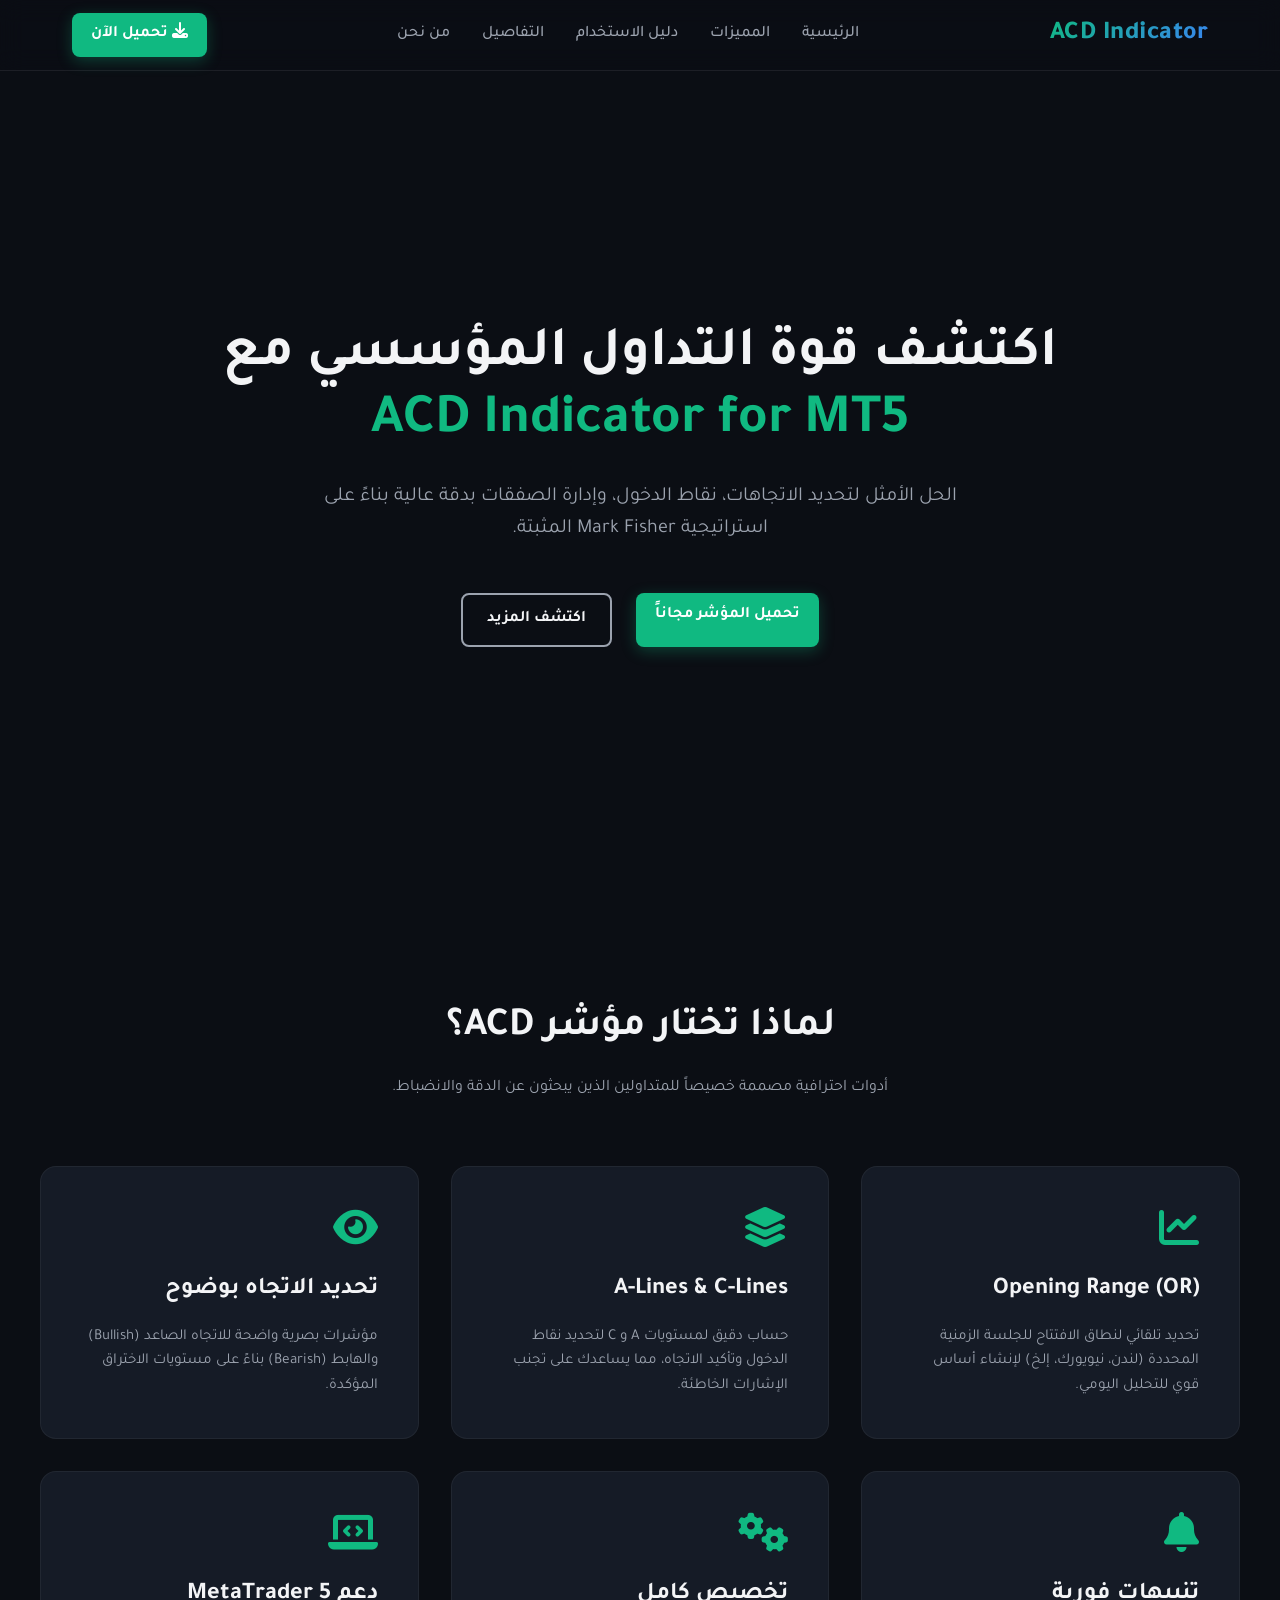
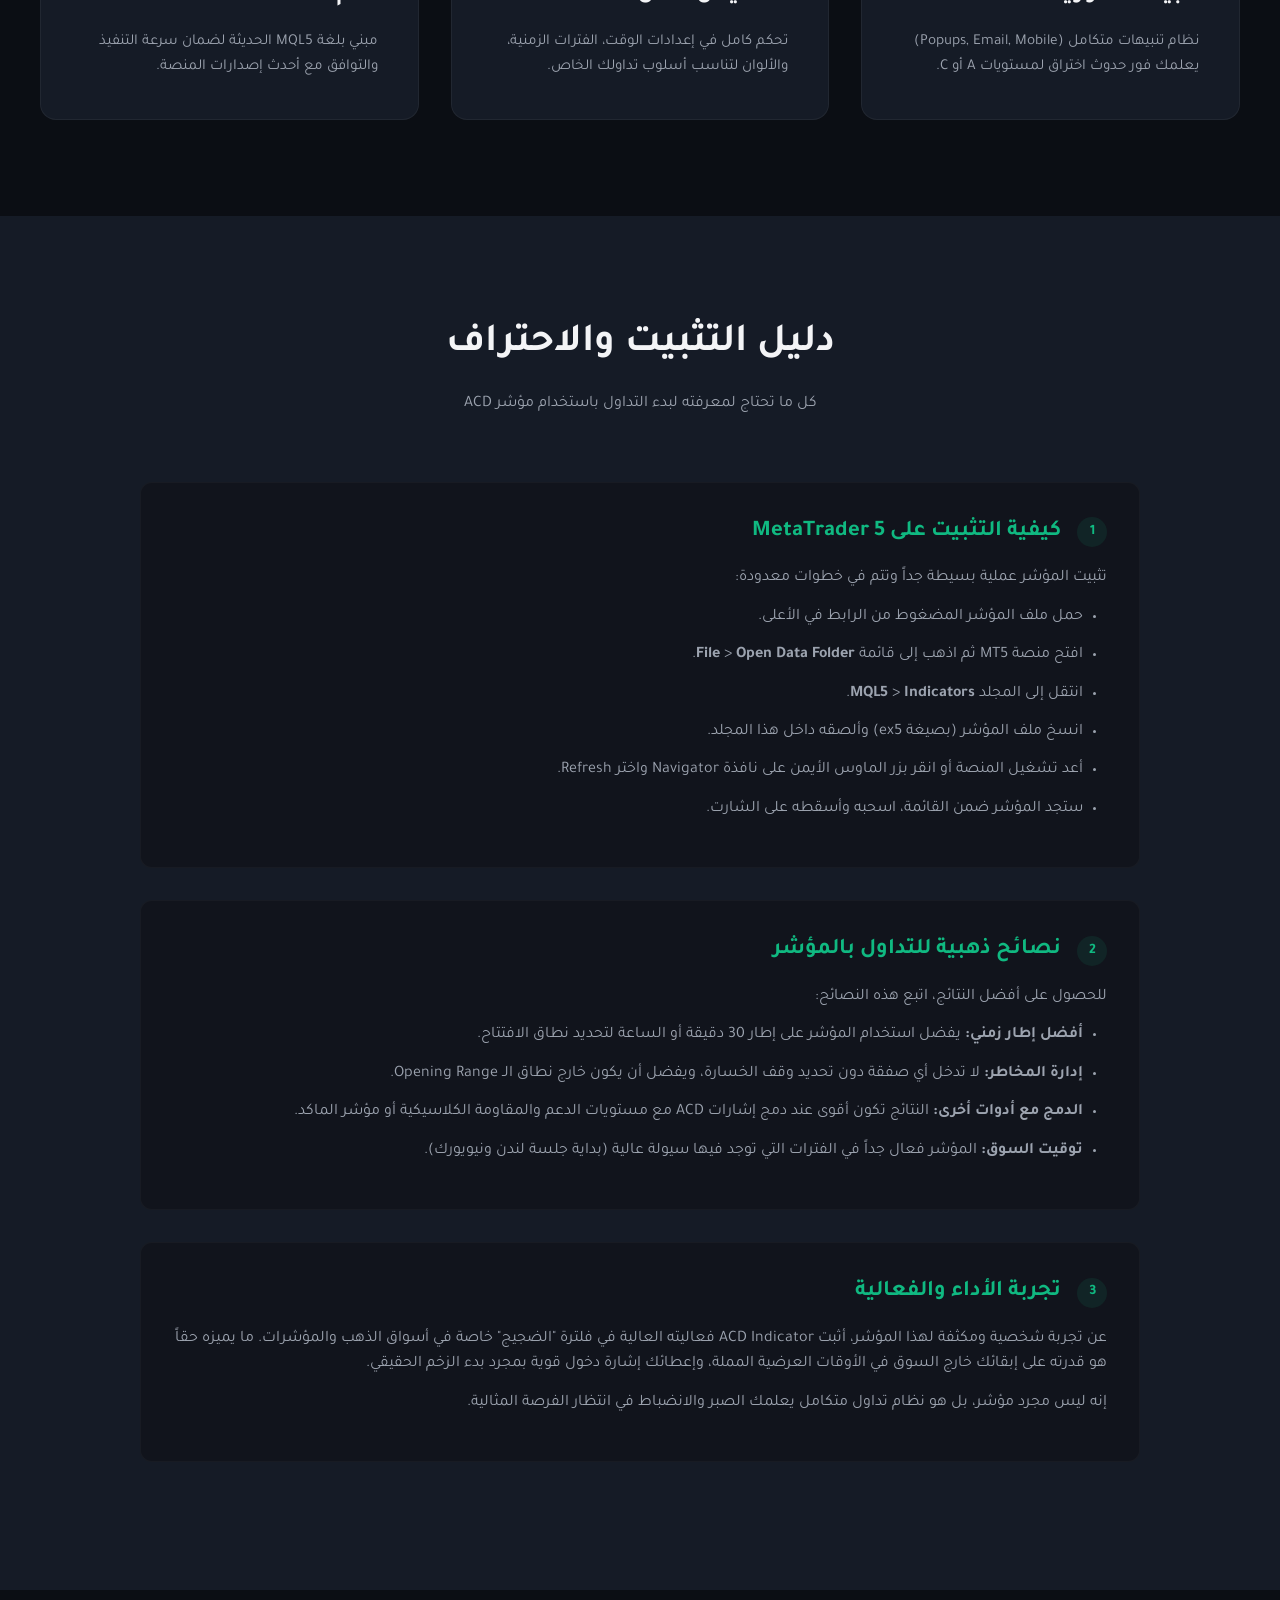
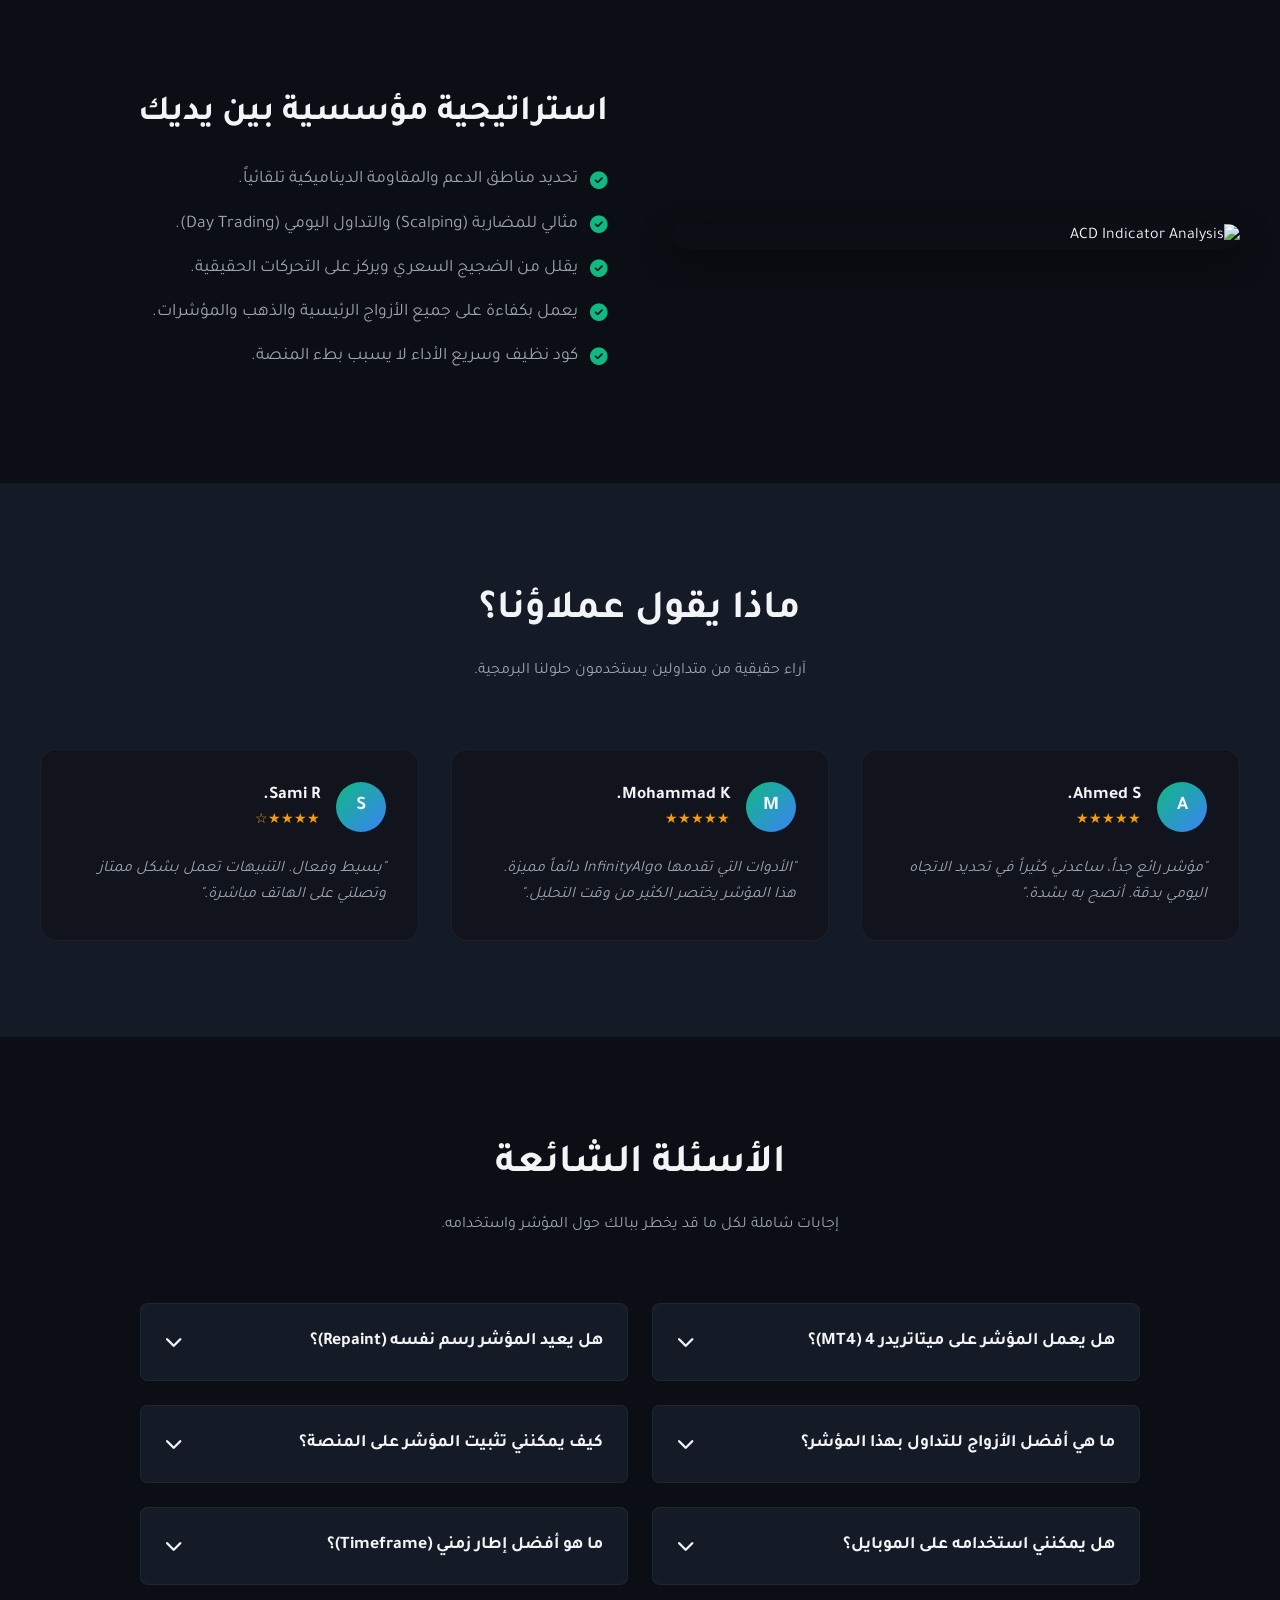
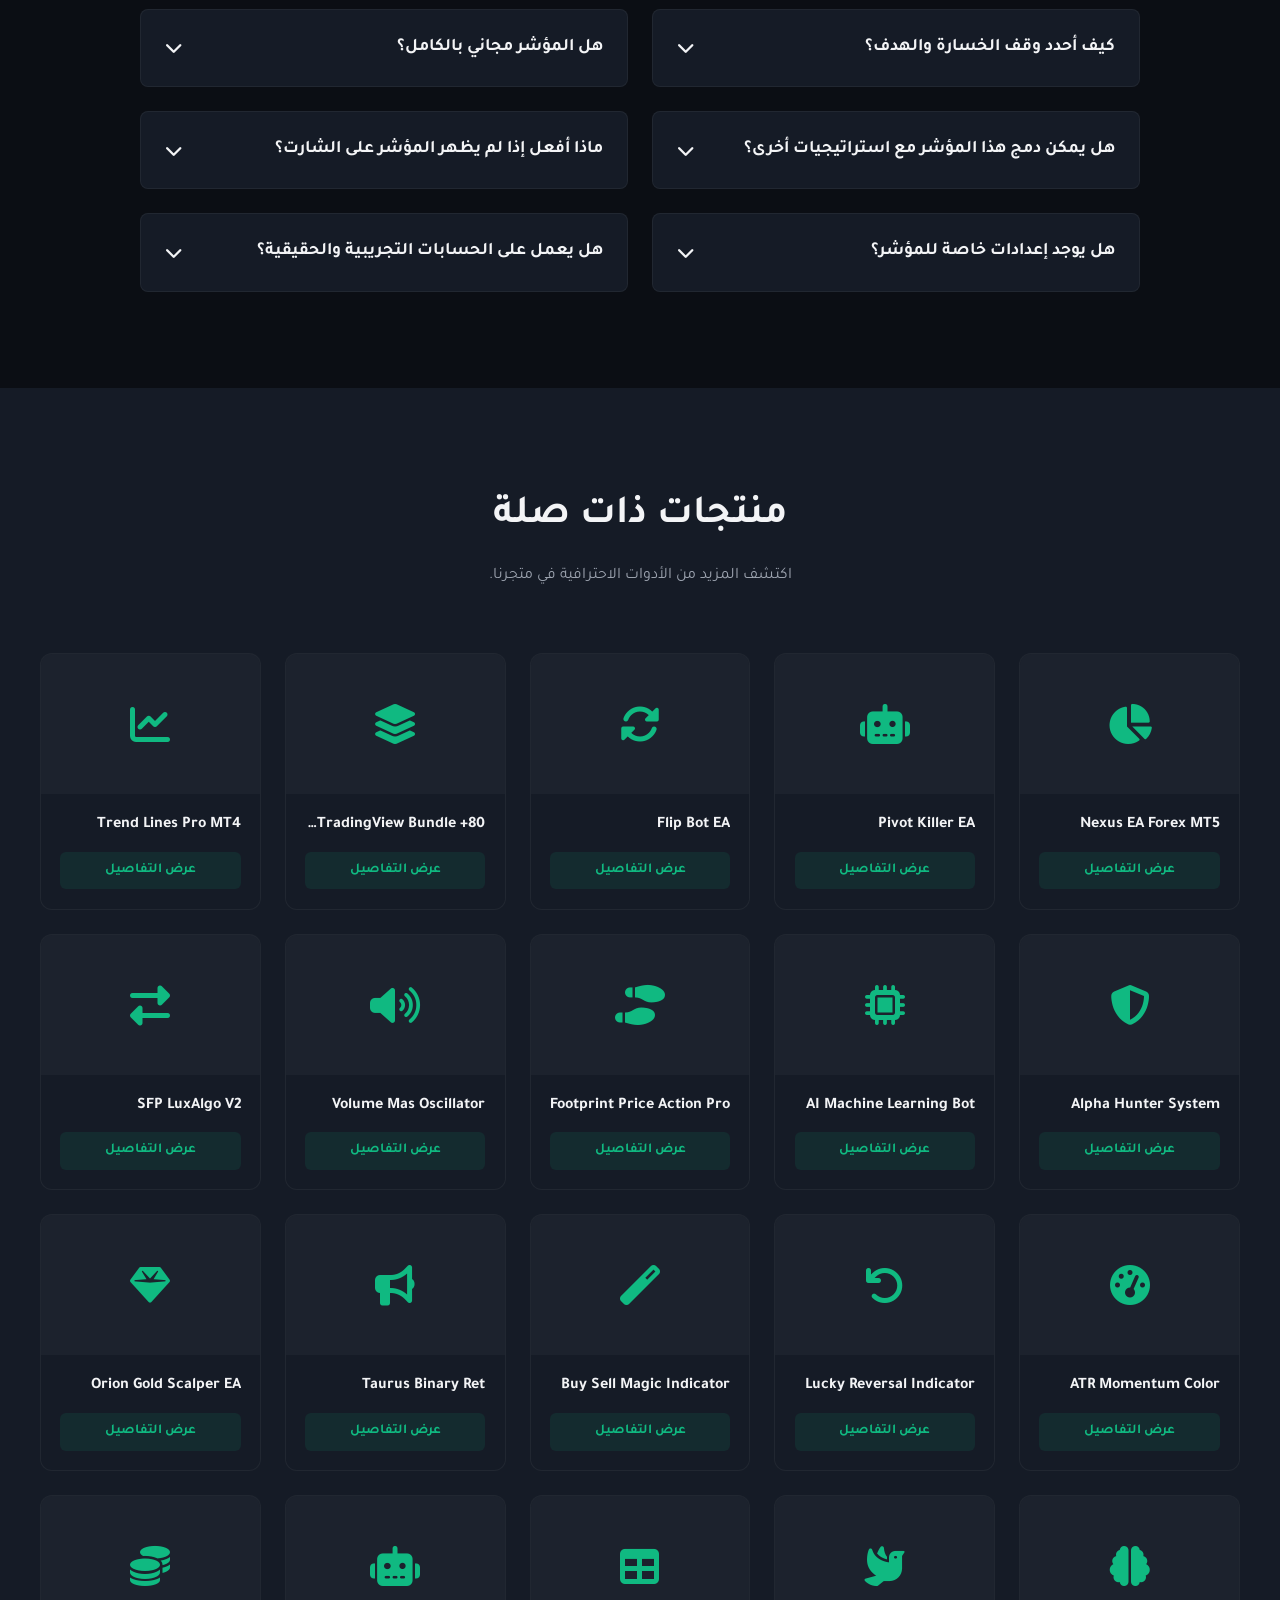
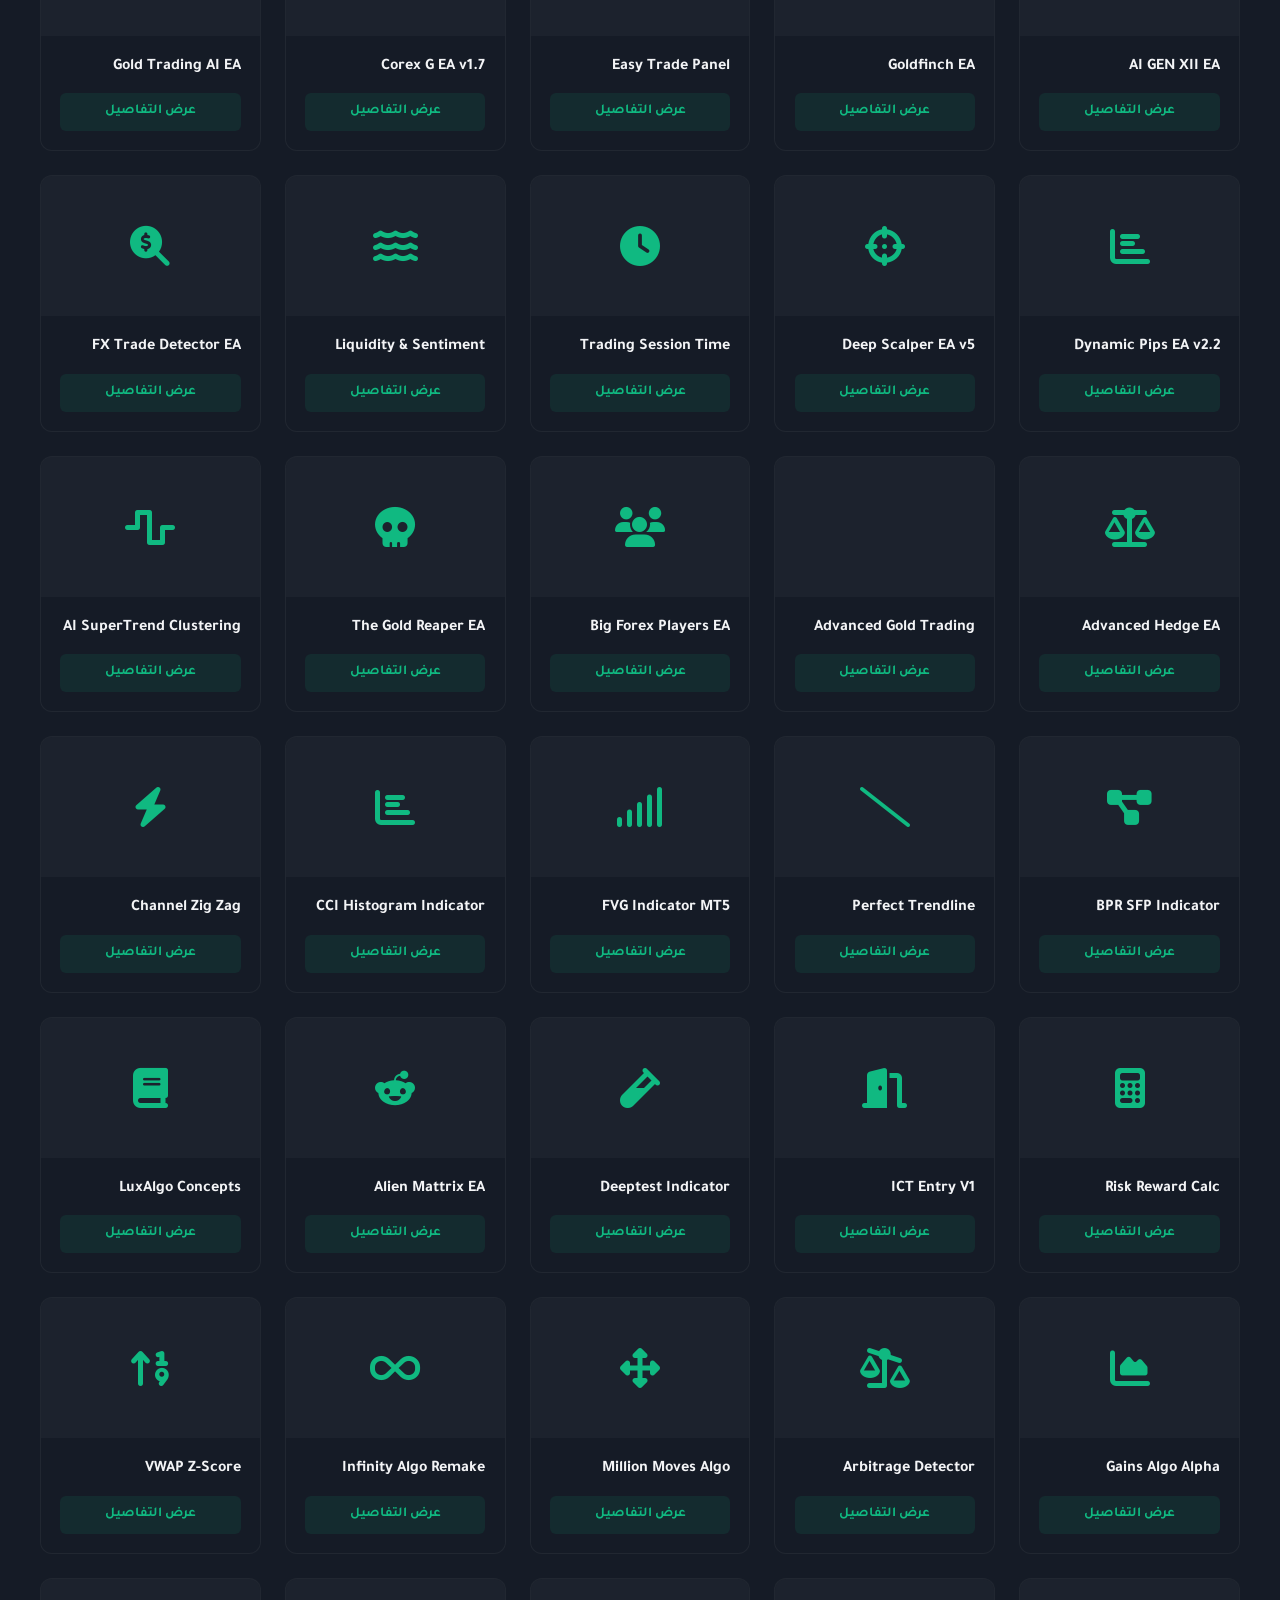
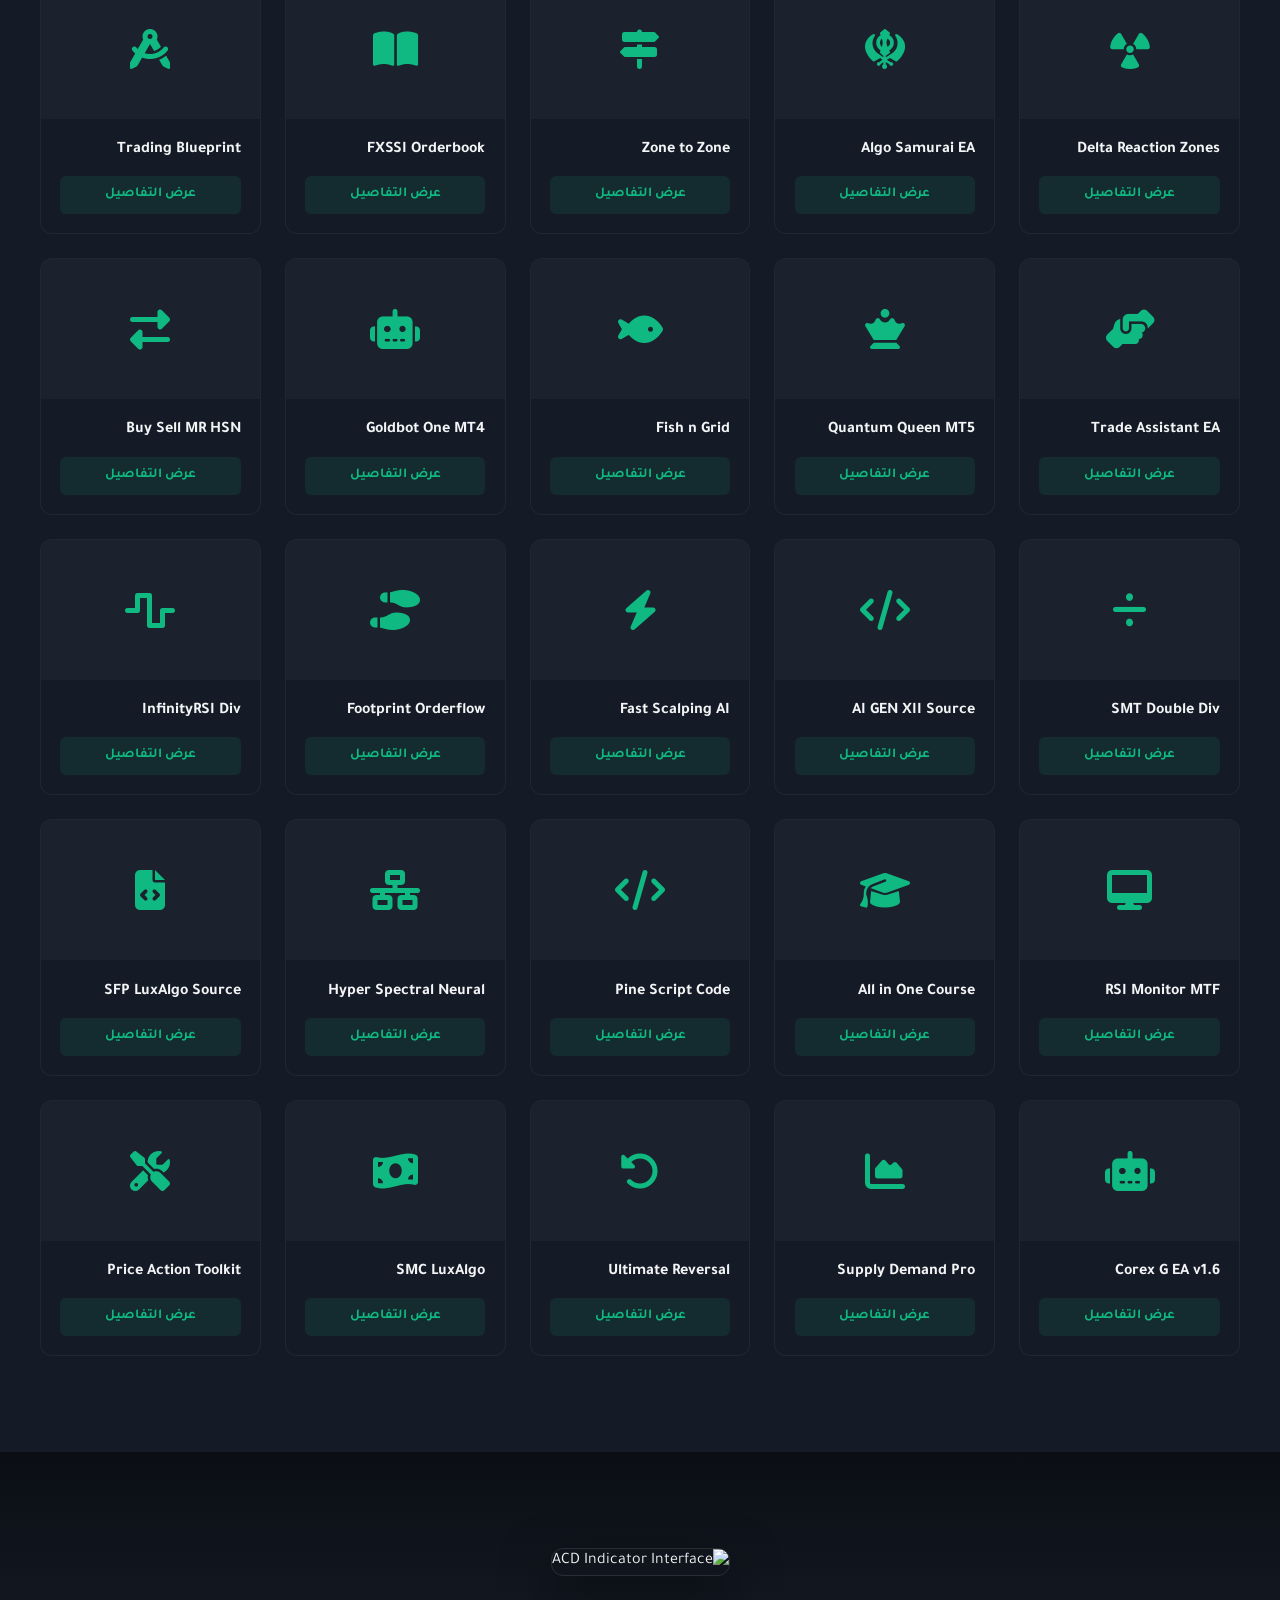
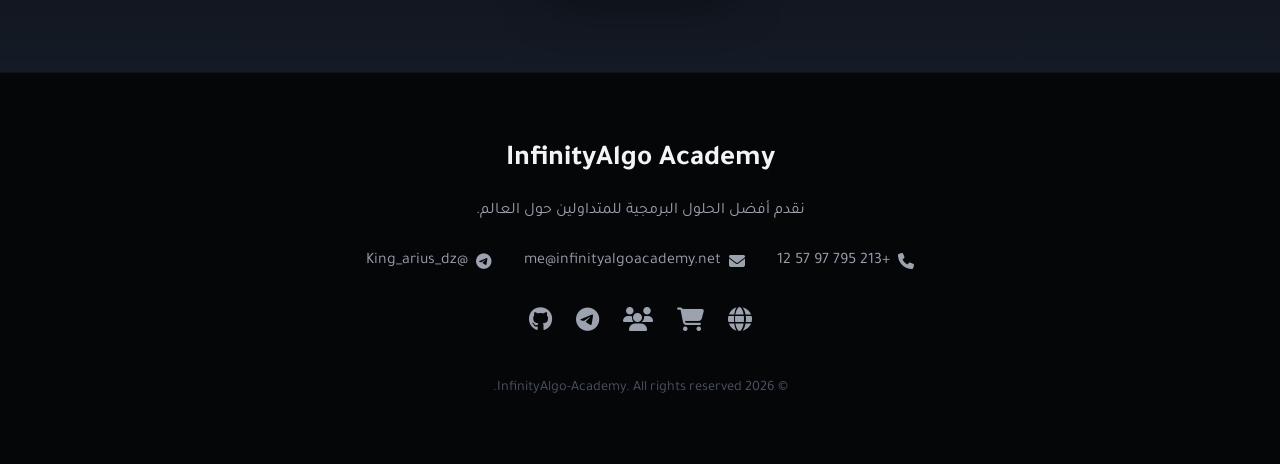
==== commit d12cae36: "Fix mobile menu toggle visibility on portrait mode" ====
--- a/index.html
+++ b/index.html
@@ -24,22 +24,52 @@
 <body>
 
     <!-- Header -->
-    <header>
-        <div class="nav-container">
-            <div class="nav-wrapper">
-                <div class="logo">ACD Indicator</div>
-                <nav class="nav-links">
-                    <a href="#home">الرئيسية</a>
-                    <a href="#features">المميزات</a>
-                    <a href="#guide">دليل الاستخدام</a>
-                    <a href="#details">التفاصيل</a>
-                    <a href="about.html">من نحن</a>
-                </nav>
+    <header class="site-header">
+        <div class="header-inner">
+            <!-- Logo -->
+            <a href="index.html" class="logo">ACD Indicator</a>
+
+            <!-- Desktop Navigation -->
+            <nav class="desktop-nav">
+                <a href="#home">الرئيسية</a>
+                <a href="#features">المميزات</a>
+                <a href="#guide">دليل الاستخدام</a>
+                <a href="#details">التفاصيل</a>
+                <a href="about.html">من نحن</a>
+            </nav>
+
+            <!-- Header Actions -->
+            <div class="header-actions">
                 <a href="https://infinityalgoacademy.net/item/acd-indicator-for-metatrader-5-download-free/"
-                    class="btn-primary" target="_blank">
+                    class="btn-primary desktop-cta" target="_blank">
                     <i class="fas fa-download"></i> تحميل الآن
                 </a>
-            </div>
+                <div class="menu-toggle" id="menu-toggle">
+                    <i class="fas fa-bars"></i>
+                </div>
+            </div>
+        </div>
+
+        <!-- Mobile Menu Overlay -->
+        <div class="mobile-overlay" id="mobile-overlay"></div>
+
+        <!-- Mobile Navigation Drawer -->
+        <div class="mobile-nav" id="mobile-nav">
+            <div class="mobile-nav-header">
+                <span class="logo">القائمة</span>
+                <div class="close-menu" id="close-menu">
+                    <i class="fas fa-times"></i>
+                </div>
+            </div>
+            <a href="#home">الرئيسية</a>
+            <a href="#features">المميزات</a>
+            <a href="#guide">دليل الاستخدام</a>
+            <a href="#details">التفاصيل</a>
+            <a href="about.html">من نحن</a>
+            <a href="https://infinityalgoacademy.net/item/acd-indicator-for-metatrader-5-download-free/"
+                class="btn-primary" target="_blank" style="text-align: center; margin-top: 1rem;">
+                <i class="fas fa-download"></i> تحميل الآن
+            </a>
         </div>
     </header>
 
@@ -1060,6 +1090,8 @@
         </div>
     </footer>
 
+    <!-- Scripts -->
+    <script src="script.js"></script>
 </body>
 
 
--- a/style.css
+++ b/style.css
@@ -30,6 +30,8 @@
     overflow-x: hidden;
     direction: rtl;
     /* Right to Left for Arabic */
+    padding-top: 70px;
+    /* Compensate for fixed header */
 }
 
 a {
@@ -43,58 +45,255 @@
     list-style: none;
 }
 
-/* Header */
-header {
+/* Header & Navigation */
+.site-header {
     position: fixed;
     top: 0;
     width: 100%;
     z-index: 1000;
-}
-
-
-
-.nav-container {
     background: rgba(11, 14, 20, 0.85);
-    backdrop-filter: blur(10px);
-    max-width: 100%;
-    border-bottom: 1px solid rgba(255, 255, 255, 0.05);
-    padding: 0;
-    /* Removing padding from container wrapper to handle inner centering properly if needed, but keeping logic consistent */
-}
-
-/* Inner nav wrapper to keep max-width constraint */
-.nav-wrapper {
+    backdrop-filter: blur(12px);
+    -webkit-backdrop-filter: blur(12px);
+    border-bottom: 1px solid rgba(255, 255, 255, 0.08);
+    transition: all 0.3s ease;
+}
+
+.header-inner {
+    display: flex;
+    justify-content: space-between;
+    align-items: center;
+    height: 70px;
     max-width: 1200px;
     margin: 0 auto;
-    padding: 1rem 2rem;
-    display: flex;
-    justify-content: space-between;
-    align-items: center;
-}
-
-
+    padding: 0 2rem;
+}
+
+/* Logo */
 .logo {
-    font-size: 1.5rem;
+    font-size: 1.6rem;
     font-weight: 800;
     background: var(--gradient);
     -webkit-background-clip: text;
     -webkit-text-fill-color: transparent;
-    letter-spacing: 1px;
-}
-
-.nav-links {
-    display: flex;
+    text-decoration: none;
+    letter-spacing: 0.5px;
+}
+
+/* Desktop Navigation */
+.desktop-nav {
+    display: flex;
+    gap: 2rem;
+    align-items: center;
+}
+
+.desktop-nav a {
+    color: var(--text-muted);
+    font-weight: 500;
+    font-size: 1rem;
+    transition: color 0.3s ease;
+    position: relative;
+}
+
+.desktop-nav a:hover,
+.desktop-nav a.active {
+    color: var(--primary);
+}
+
+.desktop-nav a::after {
+    content: '';
+    position: absolute;
+    bottom: -5px;
+    left: 0;
+    width: 0;
+    height: 2px;
+    background: var(--primary);
+    transition: width 0.3s ease;
+}
+
+.desktop-nav a:hover::after {
+    width: 100%;
+}
+
+/* Header Actions (Button + Toggle) */
+.header-actions {
+    display: flex;
+    align-items: center;
+    gap: 1rem;
+}
+
+/* Mobile Menu Toggle */
+.menu-toggle {
+    display: none;
+    font-size: 1.5rem;
+    color: var(--text-main);
+    cursor: pointer;
+    padding: 0.5rem;
+    border: 1px solid rgba(255, 255, 255, 0.1);
+    border-radius: 8px;
+    background: rgba(255, 255, 255, 0.05);
+    transition: all 0.3s ease;
+}
+
+.menu-toggle:hover {
+    background: rgba(255, 255, 255, 0.1);
+    color: var(--primary);
+}
+
+/* Mobile Navigation Drawer */
+.mobile-nav {
+    position: fixed;
+    top: 0;
+    right: -100%;
+    /* Hidden by default */
+    width: 280px;
+    height: 100vh;
+    background: #0f1219;
+    border-left: 1px solid rgba(255, 255, 255, 0.1);
+    padding: 2rem;
+    display: flex;
+    flex-direction: column;
     gap: 1.5rem;
-}
-
-.nav-links a {
+    transition: right 0.4s cubic-bezier(0.77, 0, 0.175, 1);
+    z-index: 9999;
+    /* Increased z-index */
+    box-shadow: -10px 0 30px rgba(0, 0, 0, 0.5);
+    overflow-y: auto;
+    /* Enable scrolling within menu if needed */
+}
+
+.mobile-nav.active {
+    right: 0;
+}
+
+.mobile-nav-header {
+    display: flex;
+    justify-content: space-between;
+    align-items: center;
+    margin-bottom: 2rem;
+    border-bottom: 1px solid rgba(255, 255, 255, 0.05);
+    padding-bottom: 1rem;
+}
+
+.close-menu {
+    font-size: 1.5rem;
+    color: var(--text-muted);
+    cursor: pointer;
+    transition: color 0.3s;
+}
+
+.close-menu:hover {
+    color: var(--accent);
+}
+
+.mobile-nav a {
+    font-size: 1.1rem;
     color: var(--text-main);
     font-weight: 500;
-    font-size: 1rem;
-}
-
-.nav-links a:hover {
-    color: var(--primary);
+    display: block;
+    padding: 0.5rem 0;
+}
+
+.mobile-nav a:hover {
+    color: var(--primary);
+    padding-right: 10px;
+    /* Slight movement on hover RTL */
+}
+
+/* Overlay for Mobile Menu */
+.mobile-overlay {
+    position: fixed;
+    top: 0;
+    left: 0;
+    width: 100%;
+    height: 100%;
+    background: rgba(0, 0, 0, 0.7);
+    backdrop-filter: blur(4px);
+    z-index: 9998;
+    /* Increased z-index just below nav */
+    opacity: 0;
+    visibility: hidden;
+    transition: all 0.3s ease;
+}
+
+.mobile-overlay.active {
+    opacity: 1;
+    visibility: visible;
+}
+
+/* Hero Section */
+.hero {
+    position: relative;
+    height: calc(100vh - 70px);
+    display: flex;
+    align-items: center;
+    justify-content: center;
+    text-align: center;
+    padding: 0 2rem;
+    overflow: hidden;
+    margin-top: -70px;
+    /* Pull back up because of body padding, but hero needs to be full screen under header? No, header is glass. */
+    /* Actually, if we want glass header over hero, we should NOT pad body, and just let hero be top 0.
+       But user said header 'ruined everything'. The image shows header blocking content.
+       Let's stick to Safe approach: Body has padding, Hero fits in remaining space.
+    */
+    margin-top: 0;
+}
+
+/* Wait, if Body has padding-top: 70px, then Hero starts AFTER 70px.
+   If Hero height is calc(100vh - 70px), it fills the rest of the screen exactly.
+   This prevents overlap.
+*/
+
+.hero-bg {
+    position: absolute;
+    top: 0;
+    left: 0;
+    width: 100%;
+    height: 100%;
+    background: url('assets/hero.png') no-repeat center center/cover;
+    opacity: 0.3;
+    z-index: -1;
+}
+
+.hero-overlay {
+    position: absolute;
+    top: 0;
+    left: 0;
+    width: 100%;
+    height: 100%;
+    background: radial-gradient(circle at center, rgba(11, 14, 20, 0.7) 0%, rgba(11, 14, 20, 1) 100%);
+    z-index: -1;
+}
+
+.hero-content {
+    max-width: 900px;
+    z-index: 1;
+    animation: fadeInUp 1s ease-out;
+}
+
+.hero h1 {
+    font-size: 3.5rem;
+    margin-bottom: 1.5rem;
+    line-height: 1.2;
+}
+
+.hero h1 span {
+    color: var(--primary);
+}
+
+.hero p {
+    font-size: 1.25rem;
+    color: var(--text-muted);
+    margin-bottom: 3rem;
+    max-width: 700px;
+    margin-left: auto;
+    margin-right: auto;
+}
+
+.hero-btns {
+    display: flex;
+    justify-content: center;
+    gap: 1.5rem;
 }
 
 .btn-primary {
@@ -107,76 +306,13 @@
     border: none;
     cursor: pointer;
     box-shadow: 0 4px 15px rgba(16, 185, 129, 0.3);
+    text-decoration: none;
 }
 
 .btn-primary:hover {
     background: var(--primary-hover);
     transform: translateY(-2px);
     box-shadow: 0 6px 20px rgba(16, 185, 129, 0.4);
-}
-
-/* Hero Section */
-.hero {
-    position: relative;
-    height: 100vh;
-    display: flex;
-    align-items: center;
-    justify-content: center;
-    text-align: center;
-    padding: 0 2rem;
-    overflow: hidden;
-}
-
-.hero-bg {
-    position: absolute;
-    top: 0;
-    left: 0;
-    width: 100%;
-    height: 100%;
-    background: url('assets/hero.png') no-repeat center center/cover;
-    opacity: 0.3;
-    z-index: -1;
-}
-
-.hero-overlay {
-    position: absolute;
-    top: 0;
-    left: 0;
-    width: 100%;
-    height: 100%;
-    background: radial-gradient(circle at center, rgba(11, 14, 20, 0.7) 0%, rgba(11, 14, 20, 1) 100%);
-    z-index: -1;
-}
-
-.hero-content {
-    max-width: 900px;
-    z-index: 1;
-    animation: fadeInUp 1s ease-out;
-}
-
-.hero h1 {
-    font-size: 3.5rem;
-    margin-bottom: 1.5rem;
-    line-height: 1.2;
-}
-
-.hero h1 span {
-    color: var(--primary);
-}
-
-.hero p {
-    font-size: 1.25rem;
-    color: var(--text-muted);
-    margin-bottom: 3rem;
-    max-width: 700px;
-    margin-left: auto;
-    margin-right: auto;
-}
-
-.hero-btns {
-    display: flex;
-    justify-content: center;
-    gap: 1.5rem;
 }
 
 .btn-outline {
@@ -593,16 +729,48 @@
 }
 
 /* Responsive */
-@media (max-width: 768px) {
+@media (max-width: 900px) {
+    .desktop-nav {
+        display: none;
+    }
+
+    .desktop-cta {
+        display: none !important;
+    }
+
+    .menu-toggle {
+        display: block;
+    }
+
+    .header-inner {
+        padding: 0 1rem;
+    }
+
     .hero h1 {
-        font-size: 2.5rem;
+        font-size: 2.2rem;
     }
 
     .details-container {
         flex-direction: column;
-    }
-
-    .nav-links {
-        display: none;
+        gap: 2rem;
+    }
+
+    .details-image {
+        box-shadow: none;
+        border: none;
+    }
+
+    .section-padding {
+        padding: 4rem 1.5rem;
+    }
+
+    .products-grid {
+        grid-template-columns: repeat(auto-fit, minmax(160px, 1fr));
+        gap: 1rem;
+    }
+
+    .footer-contact {
+        flex-direction: column;
+        gap: 1rem;
     }
 }
